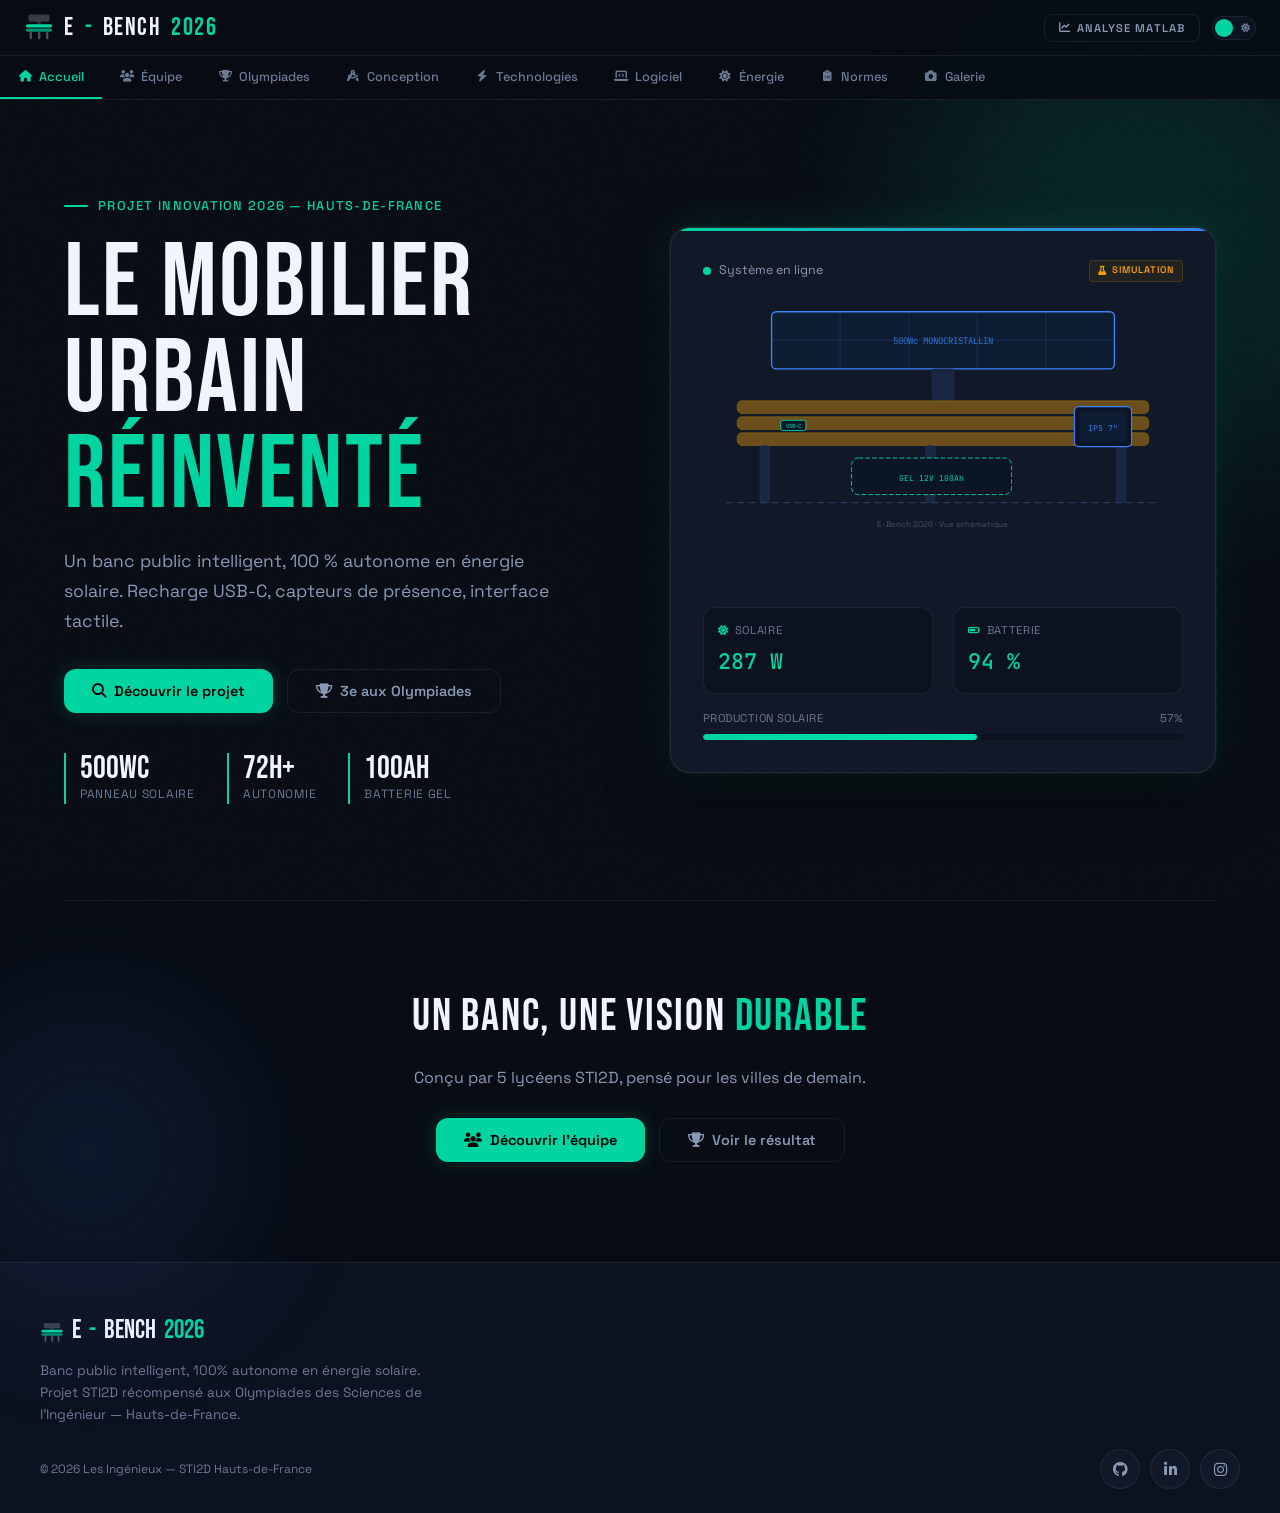
==== 02-ebench-2026.html @ 4f4e9731 "Add files via upload" ====
﻿<!DOCTYPE html>
<html lang="fr" data-theme="dark">
<head>
  <meta charset="UTF-8">
  <meta name="viewport" content="width=device-width, initial-scale=1.0">
  <title>E-Bench 2026 — Le Mobilier Urbain Réinventé</title>
  <meta name="description" content="E-Bench 2026 : banc public intelligent 100% autonome en énergie solaire. Projet STI2D Hauts-de-France, 3e aux Olympiades des Sciences de l'Ingénieur.">
  <link rel="icon" type="image/svg+xml" href="data:image/svg+xml,%3Csvg xmlns='http://www.w3.org/2000/svg' viewBox='0 0 32 32'%3E%3Crect x='2' y='13' width='28' height='3.5' rx='1.75' fill='%2300D4A0'/%3E%3Crect x='2' y='17.5' width='28' height='3.5' rx='1.75' fill='%2300D4A0' opacity='.65'/%3E%3Crect x='5' y='4' width='22' height='7' rx='1.5' fill='%233B82F6' opacity='.4'/%3E%3Crect x='6' y='21' width='2.5' height='8' rx='1.25' fill='%23F0F4FF' opacity='.3'/%3E%3Crect x='15' y='21' width='2.5' height='8' rx='1.25' fill='%23F0F4FF' opacity='.3'/%3E%3Crect x='23.5' y='21' width='2.5' height='8' rx='1.25' fill='%23F0F4FF' opacity='.3'/%3E%3C/svg%3E">
  <link rel="preconnect" href="https://fonts.googleapis.com">
  <link rel="preconnect" href="https://fonts.gstatic.com" crossorigin>
  <link href="https://fonts.googleapis.com/css2?family=Bebas+Neue&family=JetBrains+Mono:wght@400;500&family=Space+Grotesk:wght@300;400;500;600;700&display=swap" rel="stylesheet">
  <link rel="stylesheet" href="https://cdnjs.cloudflare.com/ajax/libs/font-awesome/6.5.1/css/all.min.css">
  <style>
    /* ============================================================
       THEME VARIABLES
       ============================================================ */
    [data-theme="dark"]{
      --bg:#080C14;--bg-2:#0D1220;--bg-card:#111827;
      --text:#F0F4FF;--text-sub:#8899B4;--text-muted:#6B7A94;
      --primary:#00D4A0;--blue:#3B82F6;--amber:#F59E0B;--red:#EF4444;
      --border:rgba(255,255,255,.07);--border-glow:rgba(0,212,160,.35);
      --nav-bg:rgba(8,12,20,.85);
      --shadow:0 0 0 1px rgba(0,212,160,.08),0 20px 60px rgba(0,0,0,.5);
      --glow:0 0 40px rgba(0,212,160,.15);
    }
    [data-theme="light"]{
      --bg:#F5F0E8;--bg-2:#FAF6F0;--bg-card:#FFFCF7;
      --text:#0A0F1E;--text-sub:#4A5568;--text-muted:#6B7280;
      --primary:#00A87E;--blue:#2563EB;--amber:#D97706;--red:#DC2626;
      --border:rgba(0,0,0,.08);--border-glow:rgba(0,168,126,.35);
      --nav-bg:rgba(245,240,232,.85);
      --shadow:0 0 0 1px rgba(0,168,126,.08),0 20px 60px rgba(0,0,0,.08);
      --glow:0 0 40px rgba(0,168,126,.08);
    }

    /* ============================================================
       RESET & BASE
       ============================================================ */
    *,*::before,*::after{box-sizing:border-box;margin:0;padding:0}
    html{scroll-behavior:smooth}
    body{font-family:'Space Grotesk',sans-serif;font-weight:400;background:var(--bg);color:var(--text);line-height:1.6;overflow-x:hidden;transition:background .4s ease,color .4s ease}
    body::before{content:'';position:fixed;inset:0;z-index:0;pointer-events:none;opacity:.025;background:url("data:image/svg+xml,%3Csvg viewBox='0 0 256 256' xmlns='http://www.w3.org/2000/svg'%3E%3Cfilter id='n'%3E%3CfeTurbulence type='fractalNoise' baseFrequency='0.9' numOctaves='4' stitchTiles='stitch'/%3E%3C/filter%3E%3Crect width='100%25' height='100%25' filter='url(%23n)'/%3E%3C/svg%3E")}
    a{color:var(--primary);text-decoration:none}
    img{max-width:100%;display:block}
    h1,h2,h3{font-family:'Bebas Neue',cursive;font-weight:400;letter-spacing:.04em}
    .mono{font-family:'JetBrains Mono',monospace}
    .sr-only{position:absolute;width:1px;height:1px;padding:0;margin:-1px;overflow:hidden;clip:rect(0,0,0,0);white-space:nowrap;border:0}

    /* ============================================================
       LAYOUT
       ============================================================ */
    .container{max-width:1200px;margin:0 auto;padding:0 24px;position:relative;z-index:1}
    .section{padding:80px 0}
    .page{display:none;padding-top:100px;min-height:100vh}
    .page.active{display:block;animation:fadeIn .35s ease forwards}
    @keyframes fadeIn{from{opacity:0;transform:translateY(8px)}to{opacity:1;transform:translateY(0)}}
    .section-tag{display:inline-flex;align-items:center;gap:6px;font-size:.75rem;font-weight:600;text-transform:uppercase;letter-spacing:.12em;color:var(--primary);background:rgba(0,212,160,.08);padding:6px 14px;border-radius:100px;border:1px solid rgba(0,212,160,.15);margin-bottom:16px}
    .section-title{font-size:3rem;line-height:1.05;margin-bottom:12px}
    .section-sub{color:var(--text-sub);font-size:1.05rem;max-width:640px;margin-bottom:40px}

    /* ============================================================
       TOPBAR
       ============================================================ */
    .topbar{position:fixed;top:0;left:0;right:0;height:56px;z-index:100;background:var(--nav-bg);backdrop-filter:blur(20px);-webkit-backdrop-filter:blur(20px);border-bottom:1px solid var(--border);display:flex;align-items:center;padding:0 24px;transition:background .4s,border-color .4s}
    .logo{display:flex;align-items:center;gap:10px;font-family:'Bebas Neue',cursive;font-size:1.55rem;letter-spacing:.06em;color:var(--text);cursor:pointer;user-select:none}
    .logo span{color:var(--primary)}
    .logo-icon{width:30px;height:30px;flex-shrink:0}
    .topbar-right{margin-left:auto;display:flex;align-items:center;gap:12px}
    .btn-2025{font-size:.7rem;font-weight:600;text-transform:uppercase;letter-spacing:.1em;padding:6px 14px;border-radius:8px;border:1px solid var(--border);background:transparent;color:var(--text-sub);cursor:pointer;transition:border-color .3s,color .3s;font-family:'Space Grotesk',sans-serif;display:inline-flex;align-items:center;gap:6px}
    .btn-2025:hover{border-color:var(--primary);color:var(--primary)}
    .theme-toggle{width:44px;height:24px;border-radius:12px;background:var(--bg-2);border:1px solid var(--border);cursor:pointer;position:relative;transition:background .3s,border-color .3s;flex-shrink:0}
    .theme-toggle::after{content:'';position:absolute;width:18px;height:18px;border-radius:50%;background:var(--primary);top:2px;left:2px;transition:transform .3s ease}
    [data-theme="light"] .theme-toggle::after{transform:translateX(20px)}
    .toggle-icons{position:absolute;inset:0;display:flex;align-items:center;justify-content:space-between;padding:0 5px;font-size:9px;pointer-events:none;color:var(--text-muted)}

    /* ============================================================
       TAB BAR
       ============================================================ */
    .tab-bar{position:fixed;top:56px;left:0;right:0;height:44px;z-index:99;background:var(--nav-bg);backdrop-filter:blur(20px);-webkit-backdrop-filter:blur(20px);border-bottom:1px solid var(--border);display:flex;align-items:stretch;overflow-x:auto;scrollbar-width:none;transition:background .4s,border-color .4s}
    .tab-bar::-webkit-scrollbar{display:none}
    .tab{flex-shrink:0;padding:0 18px;display:flex;align-items:center;gap:7px;font-size:.8rem;font-weight:500;color:var(--text-muted);cursor:pointer;border-bottom:2px solid transparent;transition:color .25s,border-color .25s;white-space:nowrap;background:none;border-top:none;border-left:none;border-right:none;font-family:'Space Grotesk',sans-serif}
    .tab:hover{color:var(--text-sub)}
    .tab[aria-selected="true"]{color:var(--primary);border-bottom-color:var(--primary)}
    .tab i{font-size:.72rem;width:14px;text-align:center}
    .tab:focus-visible{outline:2px solid var(--primary);outline-offset:-2px;border-radius:4px}

    /* ============================================================
       BUTTONS
       ============================================================ */
    .btn{display:inline-flex;align-items:center;gap:8px;padding:12px 28px;border-radius:12px;font-size:.9rem;font-weight:600;cursor:pointer;transition:all .3s;border:none;font-family:'Space Grotesk',sans-serif}
    .btn:focus-visible{outline:2px solid var(--primary);outline-offset:2px}
    .btn-primary{background:var(--primary);color:#000;box-shadow:0 0 20px rgba(0,212,160,.2)}
    .btn-primary:hover{box-shadow:0 0 32px rgba(0,212,160,.35);transform:translateY(-2px)}
    .btn-ghost{background:transparent;color:var(--text-sub);border:1px solid var(--border)}
    .btn-ghost:hover{border-color:var(--primary);color:var(--primary)}

    /* ============================================================
       CARDS
       ============================================================ */
    .card{background:var(--bg-card);border:1px solid var(--border);border-radius:16px;padding:32px;box-shadow:var(--shadow);transition:transform .3s,box-shadow .3s,background .4s,border-color .4s}
    .card:hover{transform:translateY(-4px);box-shadow:var(--shadow),var(--glow)}

    /* ============================================================
       REVEAL
       ============================================================ */
    .reveal{opacity:0;transform:translateY(32px);transition:opacity .7s ease,transform .7s ease}
    .reveal.visible{opacity:1;transform:translateY(0)}
    .reveal-delay-1{transition-delay:.1s}
    .reveal-delay-2{transition-delay:.2s}
    .reveal-delay-3{transition-delay:.3s}

    /* ============================================================
       HERO
       ============================================================ */
    .hero{display:grid;grid-template-columns:1fr 1fr;gap:60px;align-items:center;min-height:calc(100vh - 100px);padding:60px 0}
    .hero-eyebrow{display:flex;align-items:center;gap:10px;margin-bottom:20px;font-size:.8rem;font-weight:500;color:var(--primary);text-transform:uppercase;letter-spacing:.1em}
    .hero-eyebrow::before{content:'';width:24px;height:2px;background:var(--primary);border-radius:1px}
    .hero h1{font-size:6.5rem;line-height:.92;margin-bottom:24px;letter-spacing:.02em}
    .hero h1 em{font-style:normal;color:var(--primary)}
    .hero-desc{color:var(--text-sub);font-size:1.1rem;line-height:1.7;margin-bottom:32px;max-width:520px}
    .hero-btns{display:flex;gap:14px;margin-bottom:40px;flex-wrap:wrap}
    .hero-stats{display:flex;gap:32px;flex-wrap:wrap}
    .hero-stat{border-left:2px solid var(--primary);padding-left:14px}
    .hero-stat .val{font-family:'Bebas Neue',cursive;font-size:2rem;color:var(--text);line-height:1}
    .hero-stat .lbl{font-size:.75rem;color:var(--text-muted);text-transform:uppercase;letter-spacing:.06em}
    .bench-visual{background:var(--bg-card);border:1px solid var(--border);border-radius:20px;padding:32px;position:relative;overflow:hidden;box-shadow:var(--shadow),var(--glow);transition:background .4s,border-color .4s,box-shadow .4s}
    .bench-visual::before{content:'';position:absolute;top:0;left:0;right:0;height:3px;background:linear-gradient(90deg,var(--primary),var(--blue));border-radius:20px 20px 0 0}
    .bench-live{display:flex;align-items:center;gap:8px;margin-bottom:16px;font-size:.78rem;color:var(--text-sub)}
    .live-dot{width:8px;height:8px;border-radius:50%;background:var(--primary);animation:pulse 2s infinite;flex-shrink:0}
    @keyframes pulse{0%,100%{opacity:1;box-shadow:0 0 0 0 rgba(0,212,160,.4)}50%{opacity:.7;box-shadow:0 0 0 6px rgba(0,212,160,0)}}
    .sim-badge{display:inline-flex;align-items:center;gap:5px;font-size:.6rem;text-transform:uppercase;letter-spacing:.1em;color:var(--amber);background:rgba(245,158,11,.08);border:1px solid rgba(245,158,11,.15);padding:2px 8px;border-radius:4px;margin-left:auto;font-weight:600}
    .bench-metrics{display:flex;gap:20px;margin-top:20px}
    .bench-metric{flex:1;background:var(--bg-2);border-radius:12px;padding:14px;border:1px solid var(--border);transition:background .4s,border-color .4s}
    .bench-metric .label{font-size:.7rem;color:var(--text-muted);text-transform:uppercase;letter-spacing:.06em;margin-bottom:4px;display:flex;align-items:center;gap:6px}
    .bench-metric .label i{color:var(--primary);font-size:.65rem}
    .bench-metric .value{font-family:'JetBrains Mono',monospace;font-size:1.35rem;font-weight:500;color:var(--primary);transition:transform .2s ease}
    .bench-metric .value.flash{transform:scale(1.15)}
    .progress-bar{margin-top:16px}
    .progress-bar .pb-label{display:flex;justify-content:space-between;font-size:.7rem;color:var(--text-muted);margin-bottom:6px;text-transform:uppercase;letter-spacing:.04em}
    .progress-bar .pb-track{height:6px;border-radius:3px;background:var(--bg-2);overflow:hidden}
    .progress-bar .pb-fill{height:100%;border-radius:3px;background:linear-gradient(90deg,var(--primary),#00E5B0);transition:width 1s ease}
    .orb{position:absolute;border-radius:50%;filter:blur(80px);opacity:.12;pointer-events:none;animation:float 8s ease-in-out infinite;z-index:0}
    .orb-1{width:500px;height:500px;background:var(--primary);top:-100px;right:-150px}
    .orb-2{width:300px;height:300px;background:var(--blue);bottom:-80px;left:-100px;animation-delay:-4s}
    @keyframes float{0%,100%{transform:translateY(0)}50%{transform:translateY(-30px)}}
    .hero-cta{text-align:center;padding:80px 0 60px;border-top:1px solid var(--border)}
    .hero-cta h2{font-size:2.8rem;margin-bottom:12px}
    .hero-cta p{color:var(--text-sub);margin-bottom:28px;max-width:500px;margin-inline:auto}
    .hero-cta .btn-group{display:flex;justify-content:center;gap:14px;flex-wrap:wrap}

    /* ============================================================
       TEAM
       ============================================================ */
    .team-grid{display:grid;grid-template-columns:repeat(5,1fr);gap:20px}
    .team-card{text-align:center;padding:28px 20px;position:relative;overflow:hidden;border-radius:16px;background:var(--bg-card);border:1px solid var(--border);transition:transform .3s,box-shadow .3s,border-color .3s}
    .team-card:hover{transform:translateY(-6px);box-shadow:var(--glow);border-color:var(--border-glow)}
    .team-avatar{width:64px;height:64px;border-radius:50%;margin:0 auto 16px;background:rgba(0,212,160,.1);border:2px solid rgba(0,212,160,.25);display:flex;align-items:center;justify-content:center;font-size:1.3rem;color:var(--primary)}
    .team-name{font-family:'Bebas Neue',cursive;font-size:1.6rem;margin-bottom:4px}
    .team-role{font-size:.65rem;color:var(--primary);text-transform:uppercase;letter-spacing:.12em;font-weight:600;margin-bottom:14px}
    .team-skills{display:flex;flex-wrap:wrap;justify-content:center;gap:6px}
    .skill-tag{font-size:.65rem;padding:4px 10px;border-radius:100px;background:rgba(0,212,160,.06);border:1px solid rgba(0,212,160,.12);color:var(--text-sub);display:flex;align-items:center;gap:5px;white-space:nowrap}
    .skill-tag i{color:var(--primary);font-size:.6rem}
    .team-badge{text-align:center;margin-top:48px;padding:20px;border-radius:12px;background:rgba(0,212,160,.04);border:1px solid rgba(0,212,160,.1);color:var(--text-sub);font-size:.85rem;display:flex;align-items:center;justify-content:center;gap:8px}
    .team-badge i{color:var(--primary)}

    /* ============================================================
       OLYMPIADES
       ============================================================ */
    .oly-grid{display:grid;grid-template-columns:1fr 1fr;gap:40px;align-items:start}
    .medal-card{text-align:center;padding:48px 32px;border-radius:20px;background:var(--bg-card);border:1px solid var(--border);box-shadow:var(--shadow),var(--glow);position:relative;overflow:hidden}
    .medal-card::before{content:'';position:absolute;inset:0;background:radial-gradient(circle at 50% 30%,rgba(0,212,160,.08),transparent 70%);pointer-events:none}
    .medal-icon{font-size:3.5rem;color:#CD7F32;margin-bottom:12px;display:block}
    .medal-rank{font-family:'Bebas Neue',cursive;font-size:5rem;color:var(--primary);line-height:1}
    .medal-label{font-size:.8rem;text-transform:uppercase;letter-spacing:.15em;color:var(--text-muted);margin-bottom:16px}
    .medal-title{font-size:1.15rem;font-weight:600;margin-bottom:8px}
    .medal-edition{color:var(--text-sub);font-size:.85rem}
    .feat-list{display:flex;flex-direction:column;gap:20px}
    .feat{display:flex;gap:16px;align-items:flex-start}
    .feat-icon{width:44px;height:44px;border-radius:12px;background:rgba(0,212,160,.08);border:1px solid rgba(0,212,160,.12);display:flex;align-items:center;justify-content:center;font-size:1rem;flex-shrink:0;color:var(--primary)}
    .feat-text h4{font-size:1rem;font-weight:600;margin-bottom:4px}
    .feat-text p{color:var(--text-sub);font-size:.85rem;line-height:1.5}

    /* ============================================================
       CONCEPTION
       ============================================================ */
    .design-grid{display:grid;grid-template-columns:1fr 1fr;gap:48px;align-items:start}
    .design-image{border-radius:16px;overflow:hidden;background:var(--bg-card);border:1px solid var(--border)}
    .design-image img{width:100%;aspect-ratio:4/3;object-fit:cover}
    .design-img-placeholder{width:100%;aspect-ratio:4/3;background:var(--bg-2);display:flex;align-items:center;justify-content:center;font-size:3rem;color:var(--text-muted)}
    .design-badges{display:grid;grid-template-columns:1fr 1fr;gap:10px;padding:16px}
    .design-badge{font-size:.75rem;padding:8px 12px;border-radius:8px;background:var(--bg-2);border:1px solid var(--border);color:var(--text-sub);text-align:center;transition:border-color .3s;display:flex;align-items:center;justify-content:center;gap:6px}
    .design-badge:hover{border-color:var(--border-glow)}
    .design-badge i{color:var(--primary);font-size:.7rem}
    .design-content p{color:var(--text-sub);margin-bottom:16px;line-height:1.7}
    .material-list{display:flex;flex-direction:column;gap:8px;margin-top:20px}
    .material-item{display:flex;align-items:center;gap:12px;padding:12px 16px;border-radius:10px;border:1px solid var(--border);font-size:.88rem;color:var(--text-sub);transition:transform .25s,border-color .25s;cursor:default}
    .material-item:hover{transform:translateX(4px);border-color:var(--border-glow)}
    .material-item i{color:var(--primary);width:16px;text-align:center;flex-shrink:0}
    .limits-section{background:var(--bg-2);border-radius:20px;padding:48px;margin-top:60px;transition:background .4s}
    .limits-grid{display:grid;grid-template-columns:1fr 1fr;gap:20px;margin-top:28px}
    .limit-card{padding:24px;border-radius:14px;background:var(--bg-card);border:1px solid var(--border);transition:background .4s,border-color .4s}
    .limit-card .lc-icon{font-size:1.4rem;margin-bottom:10px;color:var(--primary)}
    .limit-card h4{font-size:.95rem;font-weight:600;margin-bottom:10px}
    .limit-item{font-size:.8rem;padding:8px 10px;border-radius:6px;margin-bottom:6px;line-height:1.5;display:flex;align-items:flex-start;gap:8px}
    .limit-item i{margin-top:3px;font-size:.7rem;flex-shrink:0}
    .limit-warn{background:rgba(239,68,68,.06);color:var(--red);border:1px solid rgba(239,68,68,.1)}
    .limit-ok{background:rgba(0,212,160,.06);color:var(--primary);border:1px solid rgba(0,212,160,.1)}

    /* ============================================================
       TECHNOLOGIES
       ============================================================ */
    .features-grid{display:grid;grid-template-columns:repeat(3,1fr);gap:24px}
    .feature-card{padding:32px 28px;border-radius:16px;background:var(--bg-card);border:1px solid var(--border);position:relative;overflow:hidden;transition:transform .3s,box-shadow .3s,border-color .3s}
    .feature-card:hover{transform:translateY(-4px)}
    .feature-card::after{content:'';position:absolute;inset:0;opacity:0;transition:opacity .4s;pointer-events:none;border-radius:16px}
    .feature-card:hover::after{opacity:1}
    .fc-green:hover{box-shadow:0 0 30px rgba(0,212,160,.12);border-color:rgba(0,212,160,.3)}
    .fc-green::after{background:radial-gradient(circle at 50% 0%,rgba(0,212,160,.06),transparent 70%)}
    .fc-blue:hover{box-shadow:0 0 30px rgba(59,130,246,.12);border-color:rgba(59,130,246,.3)}
    .fc-blue::after{background:radial-gradient(circle at 50% 0%,rgba(59,130,246,.06),transparent 70%)}
    .fc-amber:hover{box-shadow:0 0 30px rgba(245,158,11,.12);border-color:rgba(245,158,11,.3)}
    .fc-amber::after{background:radial-gradient(circle at 50% 0%,rgba(245,158,11,.06),transparent 70%)}
    .fc-header{font-size:1.8rem;margin-bottom:8px;width:48px;height:48px;border-radius:14px;display:flex;align-items:center;justify-content:center}
    .fc-green .fc-header{color:var(--primary);background:rgba(0,212,160,.1)}
    .fc-blue .fc-header{color:var(--blue);background:rgba(59,130,246,.1)}
    .fc-amber .fc-header{color:var(--amber);background:rgba(245,158,11,.1)}
    .fc-title{font-family:'Bebas Neue',cursive;font-size:1.6rem;margin-bottom:16px;margin-top:12px}
    .spec-item{display:flex;align-items:flex-start;gap:10px;margin-bottom:10px;font-size:.84rem;color:var(--text-sub);line-height:1.5}
    .spec-dot{width:6px;height:6px;border-radius:50%;margin-top:7px;flex-shrink:0}
    .dot-green{background:var(--primary)}.dot-blue{background:var(--blue)}.dot-amber{background:var(--amber)}

    /* ============================================================
       LOGICIEL
       ============================================================ */
    .code-grid{display:grid;grid-template-columns:1.2fr 1fr;gap:40px;align-items:start}
    .flowchart-box{background:var(--bg-card);border:1px solid var(--border);border-radius:16px;padding:24px;overflow:hidden}
    .tech-pills{display:flex;flex-wrap:wrap;gap:8px;margin-bottom:24px}
    .tech-pill{font-size:.72rem;padding:6px 12px;border-radius:100px;background:var(--bg-2);border:1px solid var(--border);color:var(--text-sub);display:flex;align-items:center;gap:5px;transition:border-color .3s}
    .tech-pill.tp-active{border-color:var(--primary);color:var(--primary);background:rgba(0,212,160,.06)}
    .tech-pill i{font-size:.65rem}
    .code-features{display:flex;flex-direction:column;gap:16px}
    .code-feat{display:flex;gap:12px;align-items:flex-start}
    .code-feat-icon{font-size:1rem;flex-shrink:0;margin-top:2px;width:36px;height:36px;border-radius:10px;display:flex;align-items:center;justify-content:center;background:rgba(0,212,160,.08);color:var(--primary)}
    .code-feat h4{font-size:.92rem;font-weight:600;margin-bottom:3px}
    .code-feat p{font-size:.8rem;color:var(--text-sub);line-height:1.5}
    .cabling-section{margin-top:60px}
    .cabling-box{background:var(--bg-card);border:1px solid var(--border);border-radius:16px;overflow:hidden;max-height:600px;transition:max-height .5s ease;position:relative}
    .cabling-box.expanded{max-height:none}
    .cabling-box svg{width:100%;height:auto}
    .cabling-legend{display:flex;flex-wrap:wrap;gap:10px;margin-bottom:16px}
    .cabling-legend span{font-size:.72rem;padding:4px 10px;border-radius:6px;background:var(--bg-card);border:1px solid var(--border);color:var(--text-sub);display:flex;align-items:center;gap:6px}
    .legend-circle{width:8px;height:8px;border-radius:50%;display:inline-block;flex-shrink:0}
    .btn-expand{display:flex;align-items:center;gap:6px;margin:16px auto 0;padding:8px 20px;border-radius:10px;background:var(--bg-2);border:1px solid var(--border);color:var(--text-sub);cursor:pointer;font-size:.82rem;font-family:'Space Grotesk',sans-serif;transition:border-color .3s,color .3s}
    .btn-expand:hover{border-color:var(--primary);color:var(--primary)}
    .btn-expand:focus-visible{outline:2px solid var(--primary);outline-offset:2px}

    /* ============================================================
       ENERGY
       ============================================================ */
    .energy-grid{display:grid;grid-template-columns:1fr 1fr;gap:48px;align-items:start}
    .metric-boxes{display:flex;gap:16px;margin-bottom:28px;flex-wrap:wrap}
    .metric-box{flex:1;min-width:100px;text-align:center;padding:20px 16px;border-radius:14px;background:var(--bg-card);border:1px solid var(--border);transition:background .4s,border-color .4s}
    .metric-box .mb-val{font-family:'Bebas Neue',cursive;font-size:2.2rem;line-height:1}
    .metric-box .mb-lbl{font-size:.7rem;color:var(--text-muted);text-transform:uppercase;letter-spacing:.06em;margin-top:4px}
    .metric-box .mb-icon{font-size:1.2rem;margin-bottom:6px}
    .mb-green .mb-val,.mb-green .mb-icon{color:var(--primary)}
    .mb-blue .mb-val,.mb-blue .mb-icon{color:var(--blue)}
    .mb-amber .mb-val,.mb-amber .mb-icon{color:var(--amber)}
    .chart-box{background:var(--bg-card);border:1px solid var(--border);border-radius:16px;padding:28px;box-shadow:var(--shadow);transition:background .4s,border-color .4s}
    .chart-header{display:flex;justify-content:space-between;align-items:center;margin-bottom:24px;flex-wrap:wrap;gap:12px}
    .chart-title{font-size:1.1rem;font-weight:600;display:flex;align-items:center;gap:8px}
    .chart-title i{color:var(--primary)}
    .chart-tabs{display:flex;gap:6px}
    .chart-tab{padding:6px 16px;border-radius:8px;font-size:.78rem;font-weight:600;cursor:pointer;border:1px solid var(--border);background:transparent;color:var(--text-muted);transition:all .25s;font-family:'Space Grotesk',sans-serif;display:flex;align-items:center;gap:5px}
    .chart-tab[aria-selected="true"]{background:var(--primary);color:#000;border-color:var(--primary)}
    .chart-row{margin-bottom:20px}
    .chart-row-label{display:flex;justify-content:space-between;align-items:center;margin-bottom:6px;font-size:.8rem}
    .chart-row-label span:first-child{color:var(--text-sub);display:flex;align-items:center;gap:6px}
    .chart-row-label span:first-child i{font-size:.7rem}
    .chart-row-label .cr-val{font-family:'JetBrains Mono',monospace;font-weight:500;transition:opacity .3s}
    .chart-bar-track{height:24px;border-radius:6px;background:var(--bg-2);overflow:hidden}
    .chart-bar-fill{height:100%;border-radius:6px;transition:width 1.2s cubic-bezier(.34,1.1,.64,1)}
    .cb-green{background:linear-gradient(90deg,#00D4A0,#00E5B0)}
    .cb-amber{background:linear-gradient(90deg,#F59E0B,#FBBF24)}
    .cb-blue{background:linear-gradient(90deg,#3B82F6,#60A5FA)}
    .chart-legend{display:flex;gap:20px;margin-top:20px;padding-top:16px;border-top:1px solid var(--border)}
    .chart-legend span{font-size:.72rem;color:var(--text-muted);display:flex;align-items:center;gap:6px}
    .legend-dot{width:8px;height:8px;border-radius:2px;flex-shrink:0}

    /* ============================================================
       NORMES
       ============================================================ */
    .normes-badges{display:flex;gap:16px;margin-bottom:32px;flex-wrap:wrap}
    .norme-badge{flex:1;min-width:200px;padding:24px;border-radius:14px;text-align:center;background:var(--bg-card);border:1px solid var(--border);transition:background .4s,border-color .4s}
    .norme-badge .nb-icon{font-size:1.4rem;margin-bottom:8px}
    .norme-badge .nb-count{font-family:'Bebas Neue',cursive;font-size:2rem;line-height:1}
    .norme-badge .nb-label{font-size:.75rem;color:var(--text-sub);margin-top:4px}
    .nb-red .nb-count,.nb-red .nb-icon{color:var(--red)}
    .nb-amber .nb-count,.nb-amber .nb-icon{color:var(--amber)}
    .nb-blue .nb-count,.nb-blue .nb-icon{color:var(--blue)}
    .normes-intro{color:var(--text-sub);max-width:700px;margin-bottom:32px;line-height:1.7}
    .normes-list{display:grid;grid-template-columns:1fr 1fr;gap:12px;margin-top:32px}
    .norme-item{display:flex;align-items:flex-start;gap:10px;padding:12px 16px;border-radius:10px;background:var(--bg-card);border:1px solid var(--border);font-size:.82rem;color:var(--text-sub);line-height:1.4;transition:border-color .3s}
    .norme-item:hover{border-color:var(--border-glow)}
    .norme-item i{flex-shrink:0;margin-top:2px;font-size:.7rem}
    .norme-item.ni-critical i{color:var(--red)}
    .norme-item.ni-high i{color:var(--amber)}
    .norme-item.ni-medium i{color:var(--blue)}

    /* ============================================================
       GALERIE
       ============================================================ */
    .gallery-grid{display:grid;grid-template-columns:repeat(3,1fr);gap:20px}
    .gallery-item{border-radius:14px;overflow:hidden;background:var(--bg-card);border:1px solid var(--border);transition:transform .3s,box-shadow .3s;cursor:pointer}
    .gallery-item:hover{transform:scale(1.02);box-shadow:var(--glow)}
    .gallery-img{aspect-ratio:4/3;overflow:hidden;background:var(--bg-2)}
    .gallery-img img{width:100%;height:100%;object-fit:cover;transition:transform .4s}
    .gallery-item:hover .gallery-img img{transform:scale(1.05)}
    .gallery-img .img-placeholder{width:100%;height:100%;display:flex;align-items:center;justify-content:center;font-size:2rem;color:var(--text-muted)}
    .gallery-caption{padding:14px 16px;font-size:.82rem;color:var(--text-sub);transition:color .3s;display:flex;align-items:center;gap:8px}
    .gallery-caption i{font-size:.75rem;flex-shrink:0}
    .gallery-item:hover .gallery-caption{color:var(--primary)}

    /* ============================================================
       FOOTER
       ============================================================ */
    .footer{border-top:1px solid var(--border);padding:48px 24px 24px;margin-top:40px;transition:border-color .4s;background:var(--bg-2)}
    .footer-inner{max-width:1200px;margin:0 auto;display:flex;flex-direction:column;gap:24px}
    .footer-brand{display:flex;flex-direction:column;gap:8px}
    .footer-logo{font-family:'Bebas Neue',cursive;font-size:1.6rem;display:flex;align-items:center;gap:8px}
    .footer-logo span{color:var(--primary)}
    .footer-tagline{font-size:.85rem;color:var(--text-muted);line-height:1.6;max-width:400px}
    .footer-bottom{display:flex;justify-content:space-between;align-items:center;flex-wrap:wrap;gap:12px}
    .footer-copy{font-size:.75rem;color:var(--text-muted)}
    .social-btn{width:40px;height:40px;border-radius:50%;display:flex;align-items:center;justify-content:center;background:var(--bg-card);border:1px solid var(--border);cursor:pointer;transition:border-color .3s,box-shadow .3s,color .3s;color:var(--text-sub);font-size:.95rem;text-decoration:none}
    .social-btn:hover{border-color:var(--primary);box-shadow:0 0 16px rgba(0,212,160,.2);color:var(--primary)}
    .social-btn:focus-visible{outline:2px solid var(--primary);outline-offset:2px}

    /* ============================================================
       BACK TO TOP
       ============================================================ */
    .back-to-top{position:fixed;bottom:28px;right:28px;width:44px;height:44px;border-radius:50%;background:var(--primary);color:#000;border:none;cursor:pointer;font-size:1rem;display:flex;align-items:center;justify-content:center;z-index:90;opacity:0;transform:translateY(16px);pointer-events:none;transition:opacity .3s,transform .3s,box-shadow .3s;box-shadow:0 4px 20px rgba(0,212,160,.25)}
    .back-to-top.visible{opacity:1;transform:translateY(0);pointer-events:auto}
    .back-to-top:hover{box-shadow:0 4px 32px rgba(0,212,160,.45)}
    .back-to-top:focus-visible{outline:2px solid #fff;outline-offset:2px}

    /* ============================================================
       MODALS
       ============================================================ */
    .modal-overlay{position:fixed;inset:0;z-index:200;background:rgba(0,0,0,.7);backdrop-filter:blur(8px);display:none;align-items:center;justify-content:center;padding:24px}
    .modal-overlay.open{display:flex}
    .modal-box{width:100%;max-width:1100px;max-height:85vh;background:var(--bg-card);border:1px solid var(--border);border-radius:20px;overflow:hidden;position:relative;box-shadow:0 40px 100px rgba(0,0,0,.5);display:flex;flex-direction:column}
    .modal-header{display:flex;align-items:center;justify-content:space-between;padding:16px 24px;border-bottom:1px solid var(--border);flex-shrink:0}
    .modal-header h3{font-size:1.4rem;display:flex;align-items:center;gap:8px}
    .modal-header h3 span{color:var(--primary)}
    .modal-close{width:36px;height:36px;border-radius:50%;background:var(--bg-2);border:1px solid var(--border);color:var(--text);cursor:pointer;font-size:.9rem;display:flex;align-items:center;justify-content:center;transition:border-color .3s,color .3s;flex-shrink:0}
    .modal-close:hover{border-color:var(--primary);color:var(--primary)}
    .modal-close:focus-visible{outline:2px solid var(--primary);outline-offset:2px}
    .modal-body{padding:32px;overflow-y:auto;flex:1}
    .modal-body iframe{width:100%;height:70vh;border:none;border-radius:12px}
    .modal-placeholder{text-align:center;padding:60px 32px;color:var(--text-sub)}
    .modal-placeholder i{font-size:3rem;color:var(--primary);margin-bottom:16px;display:block}
    .modal-placeholder h4{font-size:1.2rem;font-weight:600;color:var(--text);margin-bottom:8px}
    .modal-placeholder p{max-width:420px;margin:0 auto;line-height:1.6}

    /* Normes modal */
    .normes-modal-content{max-width:800px;margin:0 auto}
    .normes-modal-grid{display:flex;flex-direction:column;gap:10px;margin-top:20px}
    .nm-group-title{font-size:.85rem;font-weight:600;text-transform:uppercase;letter-spacing:.1em;margin-top:16px;margin-bottom:8px;display:flex;align-items:center;gap:8px}
    .nm-group-title.nm-critical{color:var(--red)}
    .nm-group-title.nm-high{color:var(--amber)}
    .nm-group-title.nm-medium{color:var(--blue)}
    .nm-item{display:flex;align-items:flex-start;gap:10px;padding:10px 14px;border-radius:8px;background:var(--bg-2);font-size:.82rem;color:var(--text-sub);line-height:1.5}
    .nm-item strong{color:var(--text);font-weight:600}
    .nm-item i{flex-shrink:0;margin-top:3px;font-size:.65rem}
    .nm-item.nmi-critical i{color:var(--red)}
    .nm-item.nmi-high i{color:var(--amber)}
    .nm-item.nmi-medium i{color:var(--blue)}

    /* ============================================================
       RESPONSIVE
       ============================================================ */
    @media(max-width:1024px){
      .hero{grid-template-columns:1fr}.hero h1{font-size:4.5rem}.hero-right{display:none}
      .design-grid,.oly-grid,.energy-grid,.code-grid{grid-template-columns:1fr}
      .features-grid{grid-template-columns:1fr 1fr}
      .team-grid{grid-template-columns:repeat(3,1fr)}
      .normes-list{grid-template-columns:1fr}
    }
    @media(max-width:640px){
      .hero h1{font-size:3.2rem}
      .features-grid,.limits-grid{grid-template-columns:1fr}
      .team-grid,.gallery-grid{grid-template-columns:1fr 1fr}
      .normes-badges{flex-direction:column}
      .tab i{display:none}.tab{font-size:.72rem;padding:0 12px}
      .section-title{font-size:2.2rem}.container{padding:0 16px}.section{padding:48px 0}
    }
  </style>
</head>
<body>

<!-- TOPBAR -->
<nav class="topbar" role="banner">
  <div class="logo" onclick="showPage('accueil')" tabindex="0" role="button" aria-label="Accueil E-Bench 2026">
    <svg class="logo-icon" viewBox="0 0 32 32" fill="none" aria-hidden="true">
      <rect x="5" y="3" width="22" height="7" rx="1.5" fill="currentColor" opacity=".2" stroke="currentColor" stroke-width=".5"/>
      <line x1="11" y1="3" x2="11" y2="10" stroke="currentColor" stroke-width=".3" opacity=".15"/>
      <line x1="16" y1="3" x2="16" y2="10" stroke="currentColor" stroke-width=".3" opacity=".15"/>
      <line x1="21" y1="3" x2="21" y2="10" stroke="currentColor" stroke-width=".3" opacity=".15"/>
      <rect x="14" y="10" width="4" height="3" rx=".5" fill="currentColor" opacity=".15"/>
      <rect x="2" y="13" width="28" height="3.5" rx="1.75" fill="var(--primary)"/>
      <rect x="2" y="17.5" width="28" height="3.5" rx="1.75" fill="var(--primary)" opacity=".65"/>
      <rect x="6" y="21" width="2.5" height="8" rx="1.25" fill="currentColor" opacity=".3"/>
      <rect x="15" y="21" width="2.5" height="8" rx="1.25" fill="currentColor" opacity=".3"/>
      <rect x="23.5" y="21" width="2.5" height="8" rx="1.25" fill="currentColor" opacity=".3"/>
    </svg>
    E<span>-</span>Bench <span>2026</span>
  </div>
  <div class="topbar-right">
    <button class="btn-2025" onclick="window.open('04-ebench-matlab-analysis.html','_blank')"><i class="fa-solid fa-chart-line"></i> Analyse MATLAB</button>
    <button class="theme-toggle" onclick="toggleTheme()" role="switch" aria-pressed="false" aria-label="Basculer entre thème sombre et clair" id="themeBtn">
      <span class="toggle-icons" aria-hidden="true"><i class="fa-solid fa-moon"></i><i class="fa-solid fa-sun"></i></span>
    </button>
  </div>
</nav>

<!-- TAB BAR -->
<div class="tab-bar" id="tabBar" role="tablist" aria-label="Navigation principale">
  <button id="tab-accueil" class="tab" role="tab" aria-selected="true" aria-controls="page-accueil" onclick="showPage('accueil')"><i class="fa-solid fa-house" aria-hidden="true"></i> Accueil</button>
  <button id="tab-equipe" class="tab" role="tab" aria-selected="false" aria-controls="page-equipe" onclick="showPage('equipe')"><i class="fa-solid fa-users" aria-hidden="true"></i> Équipe</button>
  <button id="tab-olympiades" class="tab" role="tab" aria-selected="false" aria-controls="page-olympiades" onclick="showPage('olympiades')"><i class="fa-solid fa-trophy" aria-hidden="true"></i> Olympiades</button>
  <button id="tab-conception" class="tab" role="tab" aria-selected="false" aria-controls="page-conception" onclick="showPage('conception')"><i class="fa-solid fa-compass-drafting" aria-hidden="true"></i> Conception</button>
  <button id="tab-technologies" class="tab" role="tab" aria-selected="false" aria-controls="page-technologies" onclick="showPage('technologies')"><i class="fa-solid fa-bolt" aria-hidden="true"></i> Technologies</button>
  <button id="tab-logiciel" class="tab" role="tab" aria-selected="false" aria-controls="page-logiciel" onclick="showPage('logiciel')"><i class="fa-solid fa-laptop-code" aria-hidden="true"></i> Logiciel</button>
  <button id="tab-energie" class="tab" role="tab" aria-selected="false" aria-controls="page-energie" onclick="showPage('energie')"><i class="fa-solid fa-sun" aria-hidden="true"></i> Énergie</button>
  <button id="tab-normes" class="tab" role="tab" aria-selected="false" aria-controls="page-normes" onclick="showPage('normes')"><i class="fa-solid fa-clipboard-list" aria-hidden="true"></i> Normes</button>
  <button id="tab-galerie" class="tab" role="tab" aria-selected="false" aria-controls="page-galerie" onclick="showPage('galerie')"><i class="fa-solid fa-camera" aria-hidden="true"></i> Galerie</button>
</div>

<!-- ════════════════════════════════════════
     PAGE 1 — ACCUEIL
     ════════════════════════════════════════ -->
<section class="page active" id="page-accueil" role="tabpanel">
  <div class="container" style="position:relative">
    <div class="orb orb-1" aria-hidden="true"></div>
    <div class="orb orb-2" aria-hidden="true"></div>
    <div class="hero">
      <div class="hero-left reveal">
        <div class="hero-eyebrow">Projet Innovation 2026 — Hauts-de-France</div>
        <h1>Le Mobilier<br>Urbain<br><em>Réinventé</em></h1>
        <p class="hero-desc">Un banc public intelligent, 100&nbsp;% autonome en énergie solaire. Recharge USB-C, capteurs de présence, interface tactile.</p>
        <div class="hero-btns">
          <button class="btn btn-primary" onclick="showPage('technologies')"><i class="fa-solid fa-magnifying-glass" aria-hidden="true"></i> Découvrir le projet</button>
          <button class="btn btn-ghost" onclick="showPage('olympiades')"><i class="fa-solid fa-trophy" aria-hidden="true"></i> 3e aux Olympiades</button>
        </div>
        <div class="hero-stats">
          <div class="hero-stat"><div class="val">500Wc</div><div class="lbl">Panneau Solaire</div></div>
          <div class="hero-stat"><div class="val">72h+</div><div class="lbl">Autonomie</div></div>
          <div class="hero-stat"><div class="val">100Ah</div><div class="lbl">Batterie GEL</div></div>
        </div>
      </div>
      <div class="hero-right reveal reveal-delay-2">
        <div class="bench-visual">
          <div class="bench-live">
            <span class="live-dot" aria-hidden="true"></span> Système en ligne
            <span class="sim-badge"><i class="fa-solid fa-flask" aria-hidden="true"></i> Simulation</span>
          </div>
          <svg viewBox="0 0 420 240" fill="none" xmlns="http://www.w3.org/2000/svg" style="width:100%;margin-bottom:8px" aria-label="Schéma simplifié du banc E-Bench 2026" role="img">
            <rect x="60" y="12" width="300" height="50" rx="4" fill="#0f1d32" stroke="#3B82F6" stroke-width="1.2"/>
            <line x1="120" y1="12" x2="120" y2="62" stroke="#3B82F6" stroke-width=".4" opacity=".4"/>
            <line x1="180" y1="12" x2="180" y2="62" stroke="#3B82F6" stroke-width=".4" opacity=".4"/>
            <line x1="240" y1="12" x2="240" y2="62" stroke="#3B82F6" stroke-width=".4" opacity=".4"/>
            <line x1="300" y1="12" x2="300" y2="62" stroke="#3B82F6" stroke-width=".4" opacity=".4"/>
            <line x1="60" y1="37" x2="360" y2="37" stroke="#3B82F6" stroke-width=".4" opacity=".4"/>
            <text x="210" y="40" text-anchor="middle" fill="#3B82F6" font-size="8" font-family="JetBrains Mono,monospace" opacity=".8">500Wc MONOCRISTALLIN</text>
            <rect x="200" y="62" width="20" height="28" rx="2" fill="#1a2744"/>
            <rect x="30" y="90" width="360" height="11" rx="4" fill="#6B4E1B" stroke="#8B6914" stroke-width=".6"/>
            <rect x="30" y="104" width="360" height="11" rx="4" fill="#6B4E1B" stroke="#8B6914" stroke-width=".6"/>
            <rect x="30" y="118" width="360" height="11" rx="4" fill="#6B4E1B" stroke="#8B6914" stroke-width=".6"/>
            <rect x="50" y="129" width="8" height="50" rx="2" fill="#1a2744" stroke="#2a3a5a" stroke-width=".5"/>
            <rect x="362" y="129" width="8" height="50" rx="2" fill="#1a2744" stroke="#2a3a5a" stroke-width=".5"/>
            <rect x="195" y="129" width="8" height="50" rx="2" fill="#1a2744" stroke="#2a3a5a" stroke-width=".5"/>
            <line x1="20" y1="179" x2="400" y2="179" stroke="#2a3a5a" stroke-width="1" stroke-dasharray="6 4"/>
            <rect x="325" y="95" width="50" height="35" rx="4" fill="#0a1628" stroke="#3B82F6" stroke-width="1"/>
            <rect x="329" y="99" width="42" height="27" rx="2" fill="#0f1d32"/>
            <text x="350" y="116" text-anchor="middle" fill="#3B82F6" font-size="7" font-family="JetBrains Mono,monospace">IPS 7"</text>
            <rect x="68" y="107" width="22" height="9" rx="2" fill="#0a1628" stroke="#00D4A0" stroke-width=".8"/>
            <text x="79" y="114" text-anchor="middle" fill="#00D4A0" font-size="5" font-family="JetBrains Mono,monospace">USB-C</text>
            <rect x="130" y="140" width="140" height="32" rx="6" fill="#0a1628" stroke="#00D4A0" stroke-width=".8" stroke-dasharray="4 2"/>
            <text x="200" y="160" text-anchor="middle" fill="#00D4A0" font-size="7" font-family="JetBrains Mono,monospace">GEL 12V 100Ah</text>
            <text x="210" y="200" text-anchor="middle" fill="#4A5568" font-size="7" font-family="Space Grotesk,sans-serif">E-Bench 2026 · Vue schématique</text>
          </svg>
          <div class="bench-metrics">
            <div class="bench-metric">
              <div class="label"><i class="fa-solid fa-sun" aria-hidden="true"></i> Solaire</div>
              <div class="value" id="solarVal" aria-live="polite">287 W</div>
            </div>
            <div class="bench-metric">
              <div class="label"><i class="fa-solid fa-battery-three-quarters" aria-hidden="true"></i> Batterie</div>
              <div class="value" id="battVal" aria-live="polite">94 %</div>
            </div>
          </div>
          <div class="progress-bar">
            <div class="pb-label"><span>Production solaire</span><span id="prodPct">57%</span></div>
            <div class="pb-track" role="progressbar" aria-valuenow="57" aria-valuemin="0" aria-valuemax="100" aria-label="Production solaire"><div class="pb-fill" id="prodFill" style="width:57%"></div></div>
          </div>
        </div>
      </div>
    </div>
    <div class="hero-cta reveal">
      <h2>Un Banc, une Vision <span style="color:var(--primary)">Durable</span></h2>
      <p>Conçu par 5 lycéens STI2D, pensé pour les villes de demain.</p>
      <div class="btn-group">
        <button class="btn btn-primary" onclick="showPage('equipe')"><i class="fa-solid fa-users" aria-hidden="true"></i> Découvrir l'équipe</button>
        <button class="btn btn-ghost" onclick="showPage('olympiades')"><i class="fa-solid fa-trophy" aria-hidden="true"></i> Voir le résultat</button>
      </div>
    </div>
  </div>
</section>

<!-- ════════════════════════════════════════
     PAGE 2 — ÉQUIPE
     ════════════════════════════════════════ -->
<section class="page" id="page-equipe" role="tabpanel">
  <div class="container"><div class="section">
    <div class="section-tag reveal"><i class="fa-solid fa-users" aria-hidden="true"></i> L'Équipe</div>
    <h2 class="section-title reveal">Les Ingénieux</h2>
    <p class="section-sub reveal">5 élèves de Première STI2D aux compétences complémentaires, unis par une vision commune du mobilier urbain intelligent.</p>
    <div class="team-grid">
      <div class="team-card reveal"><div class="team-avatar"><i class="fa-solid fa-laptop-code" aria-hidden="true"></i></div><div class="team-name">Axel</div><div class="team-role">Développement & Présentation</div><div class="team-skills"><span class="skill-tag"><i class="fa-brands fa-python" aria-hidden="true"></i> Python</span><span class="skill-tag"><i class="fa-solid fa-mobile-screen" aria-hidden="true"></i> Interface écran</span><span class="skill-tag"><i class="fa-solid fa-microphone" aria-hidden="true"></i> Présentation orale</span></div></div>
      <div class="team-card reveal reveal-delay-1"><div class="team-avatar"><i class="fa-solid fa-gears" aria-hidden="true"></i></div><div class="team-name">Kenzo</div><div class="team-role">Solutions Techniques & Com</div><div class="team-skills"><span class="skill-tag"><i class="fa-solid fa-wrench" aria-hidden="true"></i> Choix composants</span><span class="skill-tag"><i class="fa-solid fa-microphone" aria-hidden="true"></i> Présentation orale</span><span class="skill-tag"><i class="fa-brands fa-instagram" aria-hidden="true"></i> Instagram</span></div></div>
      <div class="team-card reveal reveal-delay-2"><div class="team-avatar"><i class="fa-solid fa-desktop" aria-hidden="true"></i></div><div class="team-name">Yohan</div><div class="team-role">Logiciel & Modélisation 3D</div><div class="team-skills"><span class="skill-tag"><i class="fa-brands fa-python" aria-hidden="true"></i> Python</span><span class="skill-tag"><i class="fa-solid fa-cube" aria-hidden="true"></i> SolidWorks 3D</span><span class="skill-tag"><i class="fa-solid fa-flask" aria-hidden="true"></i> Tests & debug</span></div></div>
      <div class="team-card reveal reveal-delay-3"><div class="team-avatar"><i class="fa-solid fa-ruler-combined" aria-hidden="true"></i></div><div class="team-name">Lorenzo</div><div class="team-role">Conception & Schématique</div><div class="team-skills"><span class="skill-tag"><i class="fa-solid fa-bolt" aria-hidden="true"></i> Plans électriques</span><span class="skill-tag"><i class="fa-solid fa-pencil" aria-hidden="true"></i> Croquis & design</span><span class="skill-tag"><i class="fa-solid fa-coins" aria-hidden="true"></i> Budget</span></div></div>
      <div class="team-card reveal reveal-delay-3"><div class="team-avatar"><i class="fa-solid fa-plug" aria-hidden="true"></i></div><div class="team-name">Mathéo</div><div class="team-role">Électrique, Normes & Com</div><div class="team-skills"><span class="skill-tag"><i class="fa-solid fa-plug" aria-hidden="true"></i> Câblage électrique</span><span class="skill-tag"><i class="fa-solid fa-clipboard-check" aria-hidden="true"></i> Conformité & normes</span><span class="skill-tag"><i class="fa-brands fa-instagram" aria-hidden="true"></i> Instagram</span></div></div>
    </div>
    <div class="team-badge reveal"><i class="fa-solid fa-leaf" aria-hidden="true"></i> Groupe : Les Ingénieux · Première STI2D · Hauts-de-France</div>
  </div></div>
</section>

<!-- ════════════════════════════════════════
     PAGE 3 — OLYMPIADES
     ════════════════════════════════════════ -->
<section class="page" id="page-olympiades" role="tabpanel">
  <div class="container"><div class="section">
    <div class="section-tag reveal"><i class="fa-solid fa-trophy" aria-hidden="true"></i> Olympiades SI</div>
    <h2 class="section-title reveal">Résultat & <span style="color:var(--primary)">Parcours</span></h2>
    <p class="section-sub reveal">Notre projet a été récompensé lors des Olympiades des Sciences de l'Ingénieur, édition 2024-2025.</p>
    <div class="oly-grid">
      <div class="medal-card reveal">
        <i class="fa-solid fa-medal medal-icon" aria-hidden="true"></i>
        <div class="medal-rank">3ᵉ</div>
        <div class="medal-label">Place obtenue</div>
        <div class="medal-title">Olympiades des Sciences de l'Ingénieur</div>
        <div class="medal-edition">Édition 2024-2025 · Hauts-de-France</div>
      </div>
      <div class="feat-list reveal reveal-delay-1">
        <div class="feat"><div class="feat-icon"><i class="fa-solid fa-school" aria-hidden="true"></i></div><div class="feat-text"><h4>Concours national STI2D</h4><p>Récompense les meilleurs projets d'ingénierie réalisés par des élèves de Première STI2D à travers toute la France.</p></div></div>
        <div class="feat"><div class="feat-icon"><i class="fa-solid fa-bullseye" aria-hidden="true"></i></div><div class="feat-text"><h4>Problématique réelle, réponse concrète</h4><p>Création d'un banc urbain 100&nbsp;% autonome en énergie, avec un budget adapté aux contraintes d'un lycée.</p></div></div>
        <div class="feat"><div class="feat-icon"><i class="fa-solid fa-calendar-days" aria-hidden="true"></i></div><div class="feat-text"><h4>Projet de 9 semaines</h4><p>Du 3 mars à début mai 2025 — 250h collectif (50h/personne). Conception CAO, développement Python, réalisation bois et présentation orale.</p></div></div>
        <div class="feat"><div class="feat-icon"><i class="fa-solid fa-coins" aria-hidden="true"></i></div><div class="feat-text"><h4>Budget maîtrisé &lt; 500€</h4><p>Raspberry Pi fourni par le lycée. Tous les autres composants ont été sélectionnés pour leur rapport qualité/prix optimal.</p></div></div>
      </div>
    </div>
  </div></div>
</section>

<!-- ════════════════════════════════════════
     PAGE 4 — CONCEPTION
     ════════════════════════════════════════ -->
<section class="page" id="page-conception" role="tabpanel">
  <div class="container"><div class="section">
    <div class="design-grid">
      <div class="reveal">
        <div class="design-image">
          <img src="assets/img/mppt-controller.jpg" alt="Contrôleur MPPT Victron SmartSolar 150|35" loading="lazy" onerror="this.outerHTML='<div class=design-img-placeholder><i class=\'fa-solid fa-solar-panel\' aria-hidden=\'true\'></i></div>'">
          <div class="design-badges">
            <div class="design-badge"><i class="fa-solid fa-tree" aria-hidden="true"></i> Bois FSC certifié</div>
            <div class="design-badge"><i class="fa-solid fa-gear" aria-hidden="true"></i> Fusion 360 / FreeCAD</div>
            <div class="design-badge"><i class="fa-solid fa-screwdriver-wrench" aria-hidden="true"></i> Structure modulaire</div>
            <div class="design-badge"><i class="fa-solid fa-shield-halved" aria-hidden="true"></i> IP65 boîtier élec.</div>
          </div>
        </div>
      </div>
      <div class="design-content reveal reveal-delay-1">
        <div class="section-tag"><i class="fa-solid fa-compass-drafting" aria-hidden="true"></i> Conception & Matériaux</div>
        <h2 class="section-title">Conçu pour <span style="color:var(--primary)">Durer</span></h2>
        <p>La structure du banc repose sur du bois massif FSC traité anti-UV et fongicide, garantissant une durabilité de 15 ans minimum en extérieur. L'ensemble a été modélisé sous Fusion 360 et FreeCAD.</p>
        <p>Les simulations mécaniques ont permis de valider la résistance structurelle à 300 kg, tandis que le boîtier électronique IP65 protège tous les composants sensibles des intempéries.</p>
        <div class="material-list">
          <div class="material-item"><i class="fa-solid fa-tree" aria-hidden="true"></i> Plateau bois massif FSC traité UV</div>
          <div class="material-item"><i class="fa-solid fa-battery-full" aria-hidden="true"></i> Compartiment batterie étanche IP65</div>
          <div class="material-item"><i class="fa-solid fa-solar-panel" aria-hidden="true"></i> Rails panneau solaire — inclinaison 36° (optimale pour la Somme, latitude 50°N)</div>
          <div class="material-item"><i class="fa-solid fa-box" aria-hidden="true"></i> Boîtier électronique ventilé passif</div>
          <div class="material-item"><i class="fa-solid fa-plug" aria-hidden="true"></i> Prises USB-C encastrées protégées</div>
        </div>
      </div>
    </div>
    <div class="limits-section reveal">
      <div class="section-tag"><i class="fa-solid fa-triangle-exclamation" aria-hidden="true"></i> Honnêteté Technique</div>
      <h2 class="section-title">Limites du Prototype & <span style="color:var(--primary)">Vision V2</span></h2>
      <p style="color:var(--text-sub);margin-bottom:8px">Transparence sur les contraintes actuelles et les pistes d'amélioration.</p>
      <div class="limits-grid">
        <div class="limit-card"><div class="lc-icon"><i class="fa-solid fa-microchip" aria-hidden="true"></i></div><h4>Raspberry Pi 3B</h4><div class="limit-item limit-warn"><i class="fa-solid fa-triangle-exclamation" aria-hidden="true"></i><span>Limite : Énergivore (~5W continu), surdimensionné pour la tâche</span></div><div class="limit-item limit-ok"><i class="fa-solid fa-circle-check" aria-hidden="true"></i><span>V2 : Pi Zero 2W (~0.5-1W), autonomie ×5</span></div></div>
        <div class="limit-card"><div class="lc-icon"><i class="fa-solid fa-battery-half" aria-hidden="true"></i></div><h4>Batterie GEL 100Ah</h4><div class="limit-item limit-warn"><i class="fa-solid fa-triangle-exclamation" aria-hidden="true"></i><span>Limite : ~500 cycles à 50% DOD (~3,3 ans). En pratique, DOD quotidien bien inférieur → durée de vie réelle 5-7 ans</span></div><div class="limit-item limit-ok"><i class="fa-solid fa-circle-check" aria-hidden="true"></i><span>V2 : LiFePO4 (3000+ cycles, -20°C à +60°C)</span></div></div>
        <div class="limit-card"><div class="lc-icon"><i class="fa-solid fa-tower-cell" aria-hidden="true"></i></div><h4>Aucune connexion réseau</h4><div class="limit-item limit-warn"><i class="fa-solid fa-triangle-exclamation" aria-hidden="true"></i><span>Limite : Affichage local seulement, pas de monitoring à distance</span></div><div class="limit-item limit-ok"><i class="fa-solid fa-circle-check" aria-hidden="true"></i><span>V2 : Module 4G + dashboard web distant</span></div></div>
        <div class="limit-card"><div class="lc-icon"><i class="fa-solid fa-snowflake" aria-hidden="true"></i></div><h4>Bilan hivernal</h4><div class="limit-item limit-warn"><i class="fa-solid fa-triangle-exclamation" aria-hidden="true"></i><span>Limite : Production &lt; consommation dans la Somme en janvier</span></div><div class="limit-item limit-ok"><i class="fa-solid fa-circle-check" aria-hidden="true"></i><span>V2 : Délestage automatique + veille profonde</span></div></div>
      </div>
    </div>
  </div></div>
</section>

<!-- ════════════════════════════════════════
     PAGE 5 — TECHNOLOGIES
     ════════════════════════════════════════ -->
<section class="page" id="page-technologies" role="tabpanel">
  <div class="container"><div class="section">
    <div class="section-tag reveal"><i class="fa-solid fa-bolt" aria-hidden="true"></i> Stack Technique</div>
    <h2 class="section-title reveal">3 Piliers, 1 <span style="color:var(--primary)">Vision</span></h2>
    <p class="section-sub reveal">Chaque composant a été sélectionné pour sa fiabilité et sa durabilité. Système 100&nbsp;% autonome, fonctionnel sans aucune connexion réseau.</p>
    <div class="features-grid">
      <div class="feature-card fc-green reveal"><div class="fc-header"><i class="fa-solid fa-plug" aria-hidden="true"></i></div><div class="fc-title">Recharge & Usage</div><div class="spec-item"><span class="spec-dot dot-green"></span>2× USB-C Power Delivery 45W</div><div class="spec-item"><span class="spec-dot dot-green"></span>Alimentation 100% solaire locale</div><div class="spec-item"><span class="spec-dot dot-green"></span>Fonctionnement hors-ligne 24h/24</div></div>
      <div class="feature-card fc-blue reveal reveal-delay-1"><div class="fc-header"><i class="fa-solid fa-solar-panel" aria-hidden="true"></i></div><div class="fc-title">Énergie Durable</div><div class="spec-item"><span class="spec-dot dot-blue"></span>1× Panneau 500Wc monocristallin</div><div class="spec-item"><span class="spec-dot dot-blue"></span>Batterie GEL 100Ah 12V</div><div class="spec-item"><span class="spec-dot dot-blue"></span>Contrôleur MPPT Victron 150|35</div><div class="spec-item"><span class="spec-dot dot-blue"></span>72h+ autonomie sans soleil</div></div>
      <div class="feature-card fc-amber reveal reveal-delay-2"><div class="fc-header"><i class="fa-solid fa-robot" aria-hidden="true"></i></div><div class="fc-title">Intelligence Embarquée</div><div class="spec-item"><span class="spec-dot dot-amber"></span>Raspberry Pi 3B</div><div class="spec-item"><span class="spec-dot dot-amber"></span>Capteur PIR HC-SR501 GPIO direct</div><div class="spec-item"><span class="spec-dot dot-amber"></span>Écran tactile 7" IPS</div><div class="spec-item"><span class="spec-dot dot-amber"></span>Traitement 100% local hors-ligne</div></div>
    </div>
  </div></div>
</section>

<!-- ════════════════════════════════════════
     PAGE 6 — LOGICIEL
     ════════════════════════════════════════ -->
<section class="page" id="page-logiciel" role="tabpanel">
  <div class="container"><div class="section">
    <div class="section-tag reveal"><i class="fa-solid fa-laptop-code" aria-hidden="true"></i> Architecture Logicielle</div>
    <h2 class="section-title reveal">Le Code qui Fait Tourner le <span style="color:var(--primary)">Banc</span></h2>
    <p class="section-sub reveal">Un script Python asynchrone pilote l'ensemble du système embarqué, du capteur de présence à la gestion énergétique.</p>
    <div class="code-grid">
      <div class="flowchart-box reveal">
        <svg viewBox="0 0 500 620" fill="none" xmlns="http://www.w3.org/2000/svg" style="width:100%" role="img" aria-label="Organigramme du script sensor_manager.py">
          <defs>
            <marker id="aG" markerWidth="8" markerHeight="6" refX="8" refY="3" orient="auto"><path d="M0,0 L8,3 L0,6" fill="#00D4A0"/></marker>
            <marker id="aR" markerWidth="8" markerHeight="6" refX="8" refY="3" orient="auto"><path d="M0,0 L8,3 L0,6" fill="#EF4444"/></marker>
            <marker id="aB" markerWidth="8" markerHeight="6" refX="8" refY="3" orient="auto"><path d="M0,0 L8,3 L0,6" fill="#3B82F6"/></marker>
            <marker id="aA" markerWidth="8" markerHeight="6" refX="8" refY="3" orient="auto"><path d="M0,0 L8,3 L0,6" fill="#F59E0B"/></marker>
          </defs>
          <text x="250" y="22" text-anchor="middle" fill="#8899B4" font-size="10" font-family="JetBrains Mono,monospace" font-weight="500">sensor_manager.py · Raspberry Pi 3B</text>
          <rect x="185" y="36" width="130" height="30" rx="15" fill="#064E3B" stroke="#00D4A0" stroke-width="1.2"/>
          <text x="250" y="55" text-anchor="middle" fill="#00D4A0" font-size="10" font-family="JetBrains Mono,monospace" font-weight="500">DÉMARRAGE</text>
          <line x1="250" y1="66" x2="250" y2="88" stroke="#00D4A0" stroke-width="1.5" marker-end="url(#aG)"/>
          <rect x="150" y="88" width="200" height="34" rx="6" fill="#1e2d45" stroke="#3B82F6" stroke-width="1"/>
          <text x="250" y="108" text-anchor="middle" fill="#E0EAFF" font-size="10" font-family="JetBrains Mono,monospace">Initialisation</text>
          <text x="250" y="119" text-anchor="middle" fill="#8899B4" font-size="8" font-family="JetBrains Mono,monospace">MPPT · PIR · Écran</text>
          <line x1="250" y1="122" x2="250" y2="145" stroke="#3B82F6" stroke-width="1.5" marker-end="url(#aB)"/>
          <rect x="145" y="145" width="210" height="30" rx="6" fill="#1a2744" stroke="#3B82F6" stroke-width="1.2" stroke-dasharray="6 3"/>
          <text x="250" y="164" text-anchor="middle" fill="#60A5FA" font-size="10" font-family="JetBrains Mono,monospace" font-weight="500">BOUCLE INFINIE (10s)</text>
          <line x1="250" y1="175" x2="250" y2="198" stroke="#3B82F6" stroke-width="1.5" marker-end="url(#aB)"/>
          <rect x="130" y="198" width="240" height="42" rx="6" fill="#1e2d45" stroke="#3B82F6" stroke-width="1"/>
          <text x="250" y="218" text-anchor="middle" fill="#E0EAFF" font-size="10" font-family="JetBrains Mono,monospace">Lecture capteurs GPIO</text>
          <text x="250" y="234" text-anchor="middle" fill="#8899B4" font-size="8" font-family="JetBrains Mono,monospace">Batterie % · Production W · Temp · PIR</text>
          <line x1="250" y1="240" x2="250" y2="266" stroke="#F59E0B" stroke-width="1.5" marker-end="url(#aA)"/>
          <polygon points="250,266 345,298 250,330 155,298" fill="#2a2210" stroke="#F59E0B" stroke-width="1.2"/>
          <text x="250" y="296" text-anchor="middle" fill="#FBBF24" font-size="9" font-family="JetBrains Mono,monospace">Présence</text>
          <text x="250" y="308" text-anchor="middle" fill="#FBBF24" font-size="9" font-family="JetBrains Mono,monospace">détectée ?</text>
          <line x1="345" y1="298" x2="415" y2="298" stroke="#3B82F6" stroke-width="1.5" marker-end="url(#aB)"/>
          <text x="375" y="290" fill="#3B82F6" font-size="8" font-family="JetBrains Mono,monospace" font-weight="500">OUI</text>
          <rect x="415" y="282" width="70" height="32" rx="6" fill="#1e2d45" stroke="#3B82F6" stroke-width="1"/>
          <text x="450" y="300" text-anchor="middle" fill="#60A5FA" font-size="8" font-family="JetBrains Mono,monospace">Réveil</text>
          <text x="450" y="310" text-anchor="middle" fill="#60A5FA" font-size="8" font-family="JetBrains Mono,monospace">écran</text>
          <line x1="250" y1="330" x2="250" y2="362" stroke="#EF4444" stroke-width="1.5" marker-end="url(#aR)"/>
          <text x="262" y="348" fill="#EF4444" font-size="8" font-family="JetBrains Mono,monospace" font-weight="500">NON</text>
          <polygon points="250,362 335,390 250,418 165,390" fill="#2a1010" stroke="#EF4444" stroke-width="1.2"/>
          <text x="250" y="388" text-anchor="middle" fill="#FCA5A5" font-size="9" font-family="JetBrains Mono,monospace">Batterie</text>
          <text x="250" y="400" text-anchor="middle" fill="#FCA5A5" font-size="9" font-family="JetBrains Mono,monospace">&lt; 20% ?</text>
          <line x1="335" y1="390" x2="415" y2="390" stroke="#EF4444" stroke-width="1.5" marker-end="url(#aR)"/>
          <text x="370" y="383" fill="#EF4444" font-size="8" font-family="JetBrains Mono,monospace" font-weight="500">OUI</text>
          <rect x="415" y="374" width="70" height="32" rx="6" fill="#2a1515" stroke="#EF4444" stroke-width="1"/>
          <text x="450" y="394" text-anchor="middle" fill="#FCA5A5" font-size="8" font-family="JetBrains Mono,monospace">Mode Éco</text>
          <line x1="250" y1="418" x2="250" y2="450" stroke="#00D4A0" stroke-width="1.5" marker-end="url(#aG)"/>
          <text x="262" y="436" fill="#00D4A0" font-size="8" font-family="JetBrains Mono,monospace" font-weight="500">NON</text>
          <rect x="165" y="450" width="170" height="32" rx="6" fill="#0a2a1a" stroke="#00D4A0" stroke-width="1"/>
          <text x="250" y="470" text-anchor="middle" fill="#00D4A0" font-size="10" font-family="JetBrains Mono,monospace">SQLite local</text>
          <line x1="250" y1="482" x2="250" y2="510" stroke="#3B82F6" stroke-width="1.5" marker-end="url(#aB)"/>
          <rect x="175" y="510" width="150" height="30" rx="6" fill="#1e2d45" stroke="#3B82F6" stroke-width="1"/>
          <text x="250" y="529" text-anchor="middle" fill="#60A5FA" font-size="9" font-family="JetBrains Mono,monospace">asyncio.sleep(10)</text>
          <line x1="250" y1="540" x2="250" y2="560" stroke="#3B82F6" stroke-width="1.5"/>
          <line x1="250" y1="560" x2="80" y2="560" stroke="#3B82F6" stroke-width="1.5"/>
          <line x1="80" y1="560" x2="80" y2="160" stroke="#3B82F6" stroke-width="1.5"/>
          <line x1="80" y1="160" x2="145" y2="160" stroke="#3B82F6" stroke-width="1.5" marker-end="url(#aB)"/>
          <line x1="450" y1="314" x2="450" y2="345" stroke="#3B82F6" stroke-width="1" stroke-dasharray="3 2"/>
          <line x1="450" y1="345" x2="250" y2="345" stroke="#3B82F6" stroke-width="1" stroke-dasharray="3 2"/>
          <line x1="450" y1="406" x2="450" y2="525" stroke="#EF4444" stroke-width="1" stroke-dasharray="3 2"/>
          <line x1="450" y1="525" x2="325" y2="525" stroke="#EF4444" stroke-width="1" stroke-dasharray="3 2"/>
        </svg>
      </div>
      <div class="reveal reveal-delay-1">
        <div class="tech-pills">
          <span class="tech-pill tp-active"><i class="fa-brands fa-python" aria-hidden="true"></i> Python 3.11</span>
          <span class="tech-pill"><i class="fa-solid fa-microchip" aria-hidden="true"></i> RPi.GPIO</span>
          <span class="tech-pill"><i class="fa-solid fa-database" aria-hidden="true"></i> SQLite</span>
          <span class="tech-pill"><i class="fa-brands fa-raspberry-pi" aria-hidden="true"></i> Raspberry Pi OS</span>
          <span class="tech-pill"><i class="fa-solid fa-rotate" aria-hidden="true"></i> asyncio</span>
          <span class="tech-pill"><i class="fa-solid fa-plug" aria-hidden="true"></i> GPIO direct</span>
        </div>
        <div class="code-features">
          <div class="code-feat"><div class="code-feat-icon"><i class="fa-solid fa-rotate" aria-hidden="true"></i></div><div><h4>Boucle asynchrone temps réel</h4><p>asyncio gère les lectures toutes les 10 secondes avec un usage CPU inférieur à 2%.</p></div></div>
          <div class="code-feat"><div class="code-feat-icon"><i class="fa-solid fa-microchip" aria-hidden="true"></i></div><div><h4>Lecture GPIO directe</h4><p>Capteur PIR HC-SR501 connecté sur GPIO 17, sans microcontrôleur intermédiaire.</p></div></div>
          <div class="code-feat"><div class="code-feat-icon"><i class="fa-solid fa-eye" aria-hidden="true"></i></div><div><h4>Détection présence intelligente</h4><p>Réveil automatique de l'écran à l'approche, extinction après 60 secondes d'inactivité.</p></div></div>
          <div class="code-feat"><div class="code-feat-icon"><i class="fa-solid fa-bolt" aria-hidden="true"></i></div><div><h4>Gestion énergie adaptative</h4><p>Sous 20% de batterie : réduction luminosité, suspension de services non-essentiels.</p></div></div>
          <div class="code-feat"><div class="code-feat-icon"><i class="fa-solid fa-floppy-disk" aria-hidden="true"></i></div><div><h4>Stockage local SQLite</h4><p>Zéro cloud, zéro réseau — toutes les données restent sur le Raspberry Pi.</p></div></div>
        </div>
      </div>
    </div>

    <!-- Câblage -->
    <div class="cabling-section reveal">
      <h2 class="section-title" style="margin-bottom:8px">Schéma de Câblage <span style="color:var(--primary)">Complet</span></h2>
      <p style="color:var(--text-sub);margin-bottom:20px">Architecture électrique complète du prototype E-Bench 2026.</p>
      <div class="cabling-legend">
        <span><span class="legend-circle" style="background:#EF4444"></span> +12V DC</span>
        <span><span class="legend-circle" style="background:#3B82F6"></span> GND / 0V</span>
        <span><span class="legend-circle" style="background:#F59E0B"></span> +5V / 3.3V</span>
        <span><span class="legend-circle" style="background:#00D4A0"></span> Signal GPIO</span>
        <span><span class="legend-circle" style="background:#06B6D4"></span> HDMI / Données</span>
      </div>
      <div class="cabling-box" id="cablingBox">
        <svg viewBox="0 0 680 860" fill="none" xmlns="http://www.w3.org/2000/svg" style="width:100%;padding:20px" role="img" aria-label="Schéma de câblage complet du système E-Bench 2026">
          <rect x="190" y="20" width="300" height="70" rx="10" fill="#2a2210" stroke="#F59E0B" stroke-width="1.5"/>
          <text x="340" y="50" text-anchor="middle" fill="#FBBF24" font-size="13" font-family="Bebas Neue,cursive">PANNEAU SOLAIRE 500Wc</text>
          <text x="340" y="72" text-anchor="middle" fill="#D4A00A" font-size="9" font-family="JetBrains Mono,monospace">Voc 48V · Isc 13A · Monocristallin</text>
          <line x1="290" y1="90" x2="290" y2="130" stroke="#EF4444" stroke-width="2.5"/>
          <text x="272" y="108" fill="#EF4444" font-size="7" font-family="JetBrains Mono,monospace" text-anchor="end">PV+</text>
          <line x1="390" y1="90" x2="390" y2="160" stroke="#3B82F6" stroke-width="2.5"/>
          <text x="405" y="108" fill="#3B82F6" font-size="7" font-family="JetBrains Mono,monospace">PV−</text>
          <rect x="275" y="120" width="30" height="18" rx="4" fill="#2a1515" stroke="#EF4444" stroke-width="1"/>
          <text x="290" y="133" text-anchor="middle" fill="#FCA5A5" font-size="7" font-family="JetBrains Mono,monospace" font-weight="500">F1 15A</text>
          <line x1="290" y1="138" x2="290" y2="160" stroke="#EF4444" stroke-width="2.5"/>
          <text x="330" y="154" fill="#6B7A94" font-size="7" font-family="JetBrains Mono,monospace" font-style="italic">4mm²</text>
          <rect x="200" y="160" width="280" height="70" rx="10" fill="#0f1d32" stroke="#3B82F6" stroke-width="1.5"/>
          <text x="340" y="190" text-anchor="middle" fill="#60A5FA" font-size="13" font-family="Bebas Neue,cursive">MPPT VICTRON SMARTSOLAR 150|35</text>
          <text x="340" y="215" text-anchor="middle" fill="#8899B4" font-size="9" font-family="JetBrains Mono,monospace">Contrôleur de charge · +30% vs PWM</text>
          <line x1="290" y1="230" x2="290" y2="270" stroke="#EF4444" stroke-width="2.5"/>
          <line x1="390" y1="230" x2="390" y2="300" stroke="#3B82F6" stroke-width="2.5"/>
          <rect x="275" y="262" width="30" height="18" rx="4" fill="#2a1515" stroke="#EF4444" stroke-width="1"/>
          <text x="290" y="275" text-anchor="middle" fill="#FCA5A5" font-size="7" font-family="JetBrains Mono,monospace" font-weight="500">F2 30A</text>
          <line x1="290" y1="280" x2="290" y2="300" stroke="#EF4444" stroke-width="2.5"/>
          <text x="330" y="294" fill="#6B7A94" font-size="7" font-family="JetBrains Mono,monospace" font-style="italic">6mm²</text>
          <rect x="200" y="300" width="280" height="70" rx="10" fill="#0a2a1a" stroke="#00D4A0" stroke-width="1.5"/>
          <text x="340" y="330" text-anchor="middle" fill="#00D4A0" font-size="13" font-family="Bebas Neue,cursive">BATTERIE GEL 12V 100Ah</text>
          <text x="340" y="355" text-anchor="middle" fill="#6EE7B7" font-size="9" font-family="JetBrains Mono,monospace">1.2 kWh · DOD max 50% · 500 cycles</text>
          <line x1="290" y1="370" x2="290" y2="410" stroke="#EF4444" stroke-width="2.5"/>
          <line x1="390" y1="370" x2="390" y2="440" stroke="#3B82F6" stroke-width="2.5"/>
          <rect x="275" y="400" width="30" height="18" rx="4" fill="#2a1515" stroke="#EF4444" stroke-width="1"/>
          <text x="290" y="413" text-anchor="middle" fill="#FCA5A5" font-size="7" font-family="JetBrains Mono,monospace" font-weight="500">F3 20A</text>
          <line x1="290" y1="418" x2="290" y2="440" stroke="#EF4444" stroke-width="2.5"/>
          <text x="330" y="434" fill="#6B7A94" font-size="7" font-family="JetBrains Mono,monospace" font-style="italic">4mm²</text>
          <line x1="80" y1="440" x2="600" y2="440" stroke="#EF4444" stroke-width="3"/>
          <text x="60" y="438" fill="#EF4444" font-size="9" font-family="Bebas Neue,cursive" text-anchor="end">+12V DC</text>
          <line x1="80" y1="460" x2="600" y2="460" stroke="#3B82F6" stroke-width="3"/>
          <text x="60" y="462" fill="#3B82F6" font-size="9" font-family="Bebas Neue,cursive" text-anchor="end">GND 0V</text>
          <circle cx="290" cy="440" r="5" fill="#EF4444"/><circle cx="390" cy="460" r="5" fill="#3B82F6"/>
          <circle cx="200" cy="440" r="4" fill="#EF4444"/><circle cx="200" cy="460" r="4" fill="#3B82F6"/>
          <circle cx="480" cy="440" r="4" fill="#EF4444"/><circle cx="480" cy="460" r="4" fill="#3B82F6"/>
          <line x1="200" y1="440" x2="200" y2="490" stroke="#EF4444" stroke-width="2"/>
          <rect x="185" y="482" width="30" height="18" rx="4" fill="#2a1515" stroke="#EF4444" stroke-width="1"/>
          <text x="200" y="495" text-anchor="middle" fill="#FCA5A5" font-size="7" font-family="JetBrains Mono,monospace" font-weight="500">F4 5A</text>
          <line x1="200" y1="500" x2="200" y2="530" stroke="#EF4444" stroke-width="2"/>
          <line x1="230" y1="460" x2="230" y2="530" stroke="#3B82F6" stroke-width="2"/>
          <rect x="140" y="530" width="140" height="50" rx="8" fill="#1a1a2e" stroke="#F59E0B" stroke-width="1.2"/>
          <text x="210" y="555" text-anchor="middle" fill="#FBBF24" font-size="10" font-family="Bebas Neue,cursive">DC-DC 12V → 5V</text>
          <text x="210" y="572" text-anchor="middle" fill="#D4A00A" font-size="8" font-family="JetBrains Mono,monospace">Abaisseur 3A</text>
          <line x1="200" y1="580" x2="200" y2="620" stroke="#F59E0B" stroke-width="2"/>
          <text x="182" y="600" fill="#F59E0B" font-size="7" font-family="JetBrains Mono,monospace" text-anchor="end">+5V</text>
          <line x1="230" y1="580" x2="230" y2="620" stroke="#3B82F6" stroke-width="2"/>
          <text x="245" y="606" fill="#6B7A94" font-size="7" font-family="JetBrains Mono,monospace" font-style="italic">1.5mm²</text>
          <rect x="130" y="620" width="170" height="60" rx="10" fill="#1a0a2e" stroke="#A855F7" stroke-width="1.5"/>
          <text x="215" y="650" text-anchor="middle" fill="#C084FC" font-size="12" font-family="Bebas Neue,cursive">RASPBERRY PI 3B</text>
          <text x="215" y="670" text-anchor="middle" fill="#A78BFA" font-size="8" font-family="JetBrains Mono,monospace">Python 3.11 · asyncio · SQLite</text>
          <line x1="215" y1="680" x2="215" y2="730" stroke="#06B6D4" stroke-width="2"/>
          <text x="230" y="710" fill="#06B6D4" font-size="7" font-family="JetBrains Mono,monospace">HDMI</text>
          <rect x="145" y="730" width="140" height="50" rx="8" fill="#0f1d32" stroke="#3B82F6" stroke-width="1.2"/>
          <text x="215" y="755" text-anchor="middle" fill="#60A5FA" font-size="10" font-family="Bebas Neue,cursive">ÉCRAN TACTILE 7" IPS</text>
          <text x="215" y="772" text-anchor="middle" fill="#8899B4" font-size="8" font-family="JetBrains Mono,monospace">1024×600 · Capacitif</text>
          <line x1="130" y1="650" x2="60" y2="650" stroke="#00D4A0" stroke-width="1.5"/>
          <line x1="60" y1="650" x2="60" y2="700" stroke="#00D4A0" stroke-width="1.5"/>
          <text x="90" y="642" fill="#00D4A0" font-size="7" font-family="JetBrains Mono,monospace">GPIO 17</text>
          <line x1="130" y1="660" x2="70" y2="660" stroke="#F59E0B" stroke-width="1" stroke-dasharray="3 2"/>
          <line x1="70" y1="660" x2="70" y2="700" stroke="#F59E0B" stroke-width="1" stroke-dasharray="3 2"/>
          <text x="90" y="672" fill="#F59E0B" font-size="7" font-family="JetBrains Mono,monospace">3.3V</text>
          <rect x="20" y="700" width="110" height="45" rx="8" fill="#1a2744" stroke="#00D4A0" stroke-width="1.2"/>
          <text x="75" y="722" text-anchor="middle" fill="#00D4A0" font-size="9" font-family="Bebas Neue,cursive">PIR HC-SR501</text>
          <text x="75" y="738" text-anchor="middle" fill="#6EE7B7" font-size="7" font-family="JetBrains Mono,monospace">Détection 7m · 120°</text>
          <line x1="480" y1="440" x2="480" y2="490" stroke="#EF4444" stroke-width="2"/>
          <rect x="465" y="482" width="30" height="18" rx="4" fill="#2a1515" stroke="#EF4444" stroke-width="1"/>
          <text x="480" y="495" text-anchor="middle" fill="#FCA5A5" font-size="7" font-family="JetBrains Mono,monospace" font-weight="500">F5 5A</text>
          <line x1="480" y1="500" x2="480" y2="530" stroke="#EF4444" stroke-width="2"/>
          <line x1="510" y1="460" x2="510" y2="530" stroke="#3B82F6" stroke-width="2"/>
          <text x="525" y="516" fill="#6B7A94" font-size="7" font-family="JetBrains Mono,monospace" font-style="italic">1.5mm²</text>
          <rect x="420" y="530" width="140" height="50" rx="8" fill="#0a2a1a" stroke="#00D4A0" stroke-width="1.2"/>
          <text x="490" y="555" text-anchor="middle" fill="#00D4A0" font-size="10" font-family="Bebas Neue,cursive">MODULE USB-C PD</text>
          <text x="490" y="572" text-anchor="middle" fill="#6EE7B7" font-size="8" font-family="JetBrains Mono,monospace">2× 45W · Power Delivery</text>
          <line x1="460" y1="580" x2="460" y2="620" stroke="#00D4A0" stroke-width="2"/>
          <line x1="520" y1="580" x2="520" y2="620" stroke="#00D4A0" stroke-width="2"/>
          <rect x="435" y="620" width="50" height="35" rx="6" fill="#1a2744" stroke="#00D4A0" stroke-width="1"/>
          <text x="460" y="641" text-anchor="middle" fill="#00D4A0" font-size="8" font-family="JetBrains Mono,monospace" font-weight="500">USB-C</text>
          <text x="460" y="651" text-anchor="middle" fill="#6EE7B7" font-size="7" font-family="JetBrains Mono,monospace">45W</text>
          <rect x="495" y="620" width="50" height="35" rx="6" fill="#1a2744" stroke="#00D4A0" stroke-width="1"/>
          <text x="520" y="641" text-anchor="middle" fill="#00D4A0" font-size="8" font-family="JetBrains Mono,monospace" font-weight="500">USB-C</text>
          <text x="520" y="651" text-anchor="middle" fill="#6EE7B7" font-size="7" font-family="JetBrains Mono,monospace">45W</text>
          <rect x="40" y="780" width="600" height="65" rx="10" fill="#0D1220" stroke="#1a2744" stroke-width="1"/>
          <text x="340" y="802" text-anchor="middle" fill="#8899B4" font-size="10" font-family="Bebas Neue,cursive">LÉGENDE</text>
          <line x1="70" y1="822" x2="100" y2="822" stroke="#EF4444" stroke-width="3"/><text x="110" y="826" fill="#8899B4" font-size="8" font-family="JetBrains Mono,monospace">+12V DC</text>
          <line x1="210" y1="822" x2="240" y2="822" stroke="#3B82F6" stroke-width="3"/><text x="250" y="826" fill="#8899B4" font-size="8" font-family="JetBrains Mono,monospace">GND / 0V</text>
          <line x1="340" y1="822" x2="370" y2="822" stroke="#F59E0B" stroke-width="3"/><text x="380" y="826" fill="#8899B4" font-size="8" font-family="JetBrains Mono,monospace">+5V / 3.3V</text>
          <line x1="470" y1="822" x2="500" y2="822" stroke="#00D4A0" stroke-width="2"/><text x="510" y="826" fill="#8899B4" font-size="8" font-family="JetBrains Mono,monospace">GPIO / Data</text>
        </svg>
      </div>
      <button class="btn-expand" onclick="toggleCablage()" id="btnCabling" aria-expanded="false"><i class="fa-solid fa-expand" aria-hidden="true"></i> <span>Agrandir le schéma</span></button>
    </div>
  </div></div>
</section>

<!-- ════════════════════════════════════════
     PAGE 7 — ÉNERGIE
     ════════════════════════════════════════ -->
<section class="page" id="page-energie" role="tabpanel">
  <div class="container"><div class="section">
    <div class="section-tag reveal"><i class="fa-solid fa-solar-panel" aria-hidden="true"></i> Bilan Énergétique</div>
    <h2 class="section-title reveal">Alimenté par le Soleil, Disponible <span style="color:var(--primary)">24/7</span></h2>
    <p class="section-sub reveal">Un système solaire optimisé pour les conditions du nord de la France.</p>
    <div class="energy-grid">
      <div class="reveal">
        <div class="metric-boxes">
          <div class="metric-box mb-green"><div class="mb-icon"><i class="fa-solid fa-solar-panel" aria-hidden="true"></i></div><div class="mb-val">500 Wc</div><div class="mb-lbl">Panneau</div></div>
          <div class="metric-box mb-blue"><div class="mb-icon"><i class="fa-solid fa-battery-full" aria-hidden="true"></i></div><div class="mb-val">100 Ah</div><div class="mb-lbl">Batterie</div></div>
          <div class="metric-box mb-amber"><div class="mb-icon"><i class="fa-solid fa-clock" aria-hidden="true"></i></div><div class="mb-val">72h+</div><div class="mb-lbl">Autonomie</div></div>
        </div>
        <p style="color:var(--text-sub);margin-bottom:16px;line-height:1.7">Le contrôleur MPPT Victron SmartSolar 150|35 optimise en permanence le point de puissance maximale du panneau, offrant un gain de <strong style="color:var(--primary)">+30% de rendement</strong> par rapport à un régulateur PWM classique.</p>
        <p style="color:var(--text-sub);line-height:1.7">Avec une consommation moyenne de <strong>8W</strong> (Raspberry Pi ~5W majoré à 10W avec périphériques PIR/ADC, écran 3W, LEDs nocturnes), le système assure une disponibilité supérieure à <strong>99%</strong> en Hauts-de-France. La puissance USB-C est bridée logiciellement à 5W/port pour préserver l'autonomie. Le mode éco s'active sous 20% de batterie.</p>
      </div>
      <div class="chart-box reveal reveal-delay-1">
        <div class="chart-header">
          <div class="chart-title"><i class="fa-solid fa-bolt" aria-hidden="true"></i> Bilan Énergétique Journalier</div>
          <div class="chart-tabs" role="tablist" aria-label="Saison">
            <button class="chart-tab" role="tab" aria-selected="true" onclick="switchChart('ete')" id="tabEte"><i class="fa-solid fa-sun" aria-hidden="true"></i> Été</button>
            <button class="chart-tab" role="tab" aria-selected="false" onclick="switchChart('hiver')" id="tabHiver"><i class="fa-solid fa-snowflake" aria-hidden="true"></i> Hiver</button>
          </div>
        </div>
        <div class="chart-row">
          <div class="chart-row-label"><span><i class="fa-solid fa-sun" style="color:var(--primary)" aria-hidden="true"></i> Production</span><span class="cr-val mono" id="chartProd">1.7 kWh</span></div>
          <div class="chart-bar-track"><div class="chart-bar-fill cb-green" id="barProd" style="width:100%" role="progressbar" aria-valuenow="100" aria-valuemin="0" aria-valuemax="100"></div></div>
        </div>
        <div class="chart-row">
          <div class="chart-row-label"><span><i class="fa-solid fa-bolt" style="color:var(--amber)" aria-hidden="true"></i> Consommation</span><span class="cr-val mono" id="chartConso">0.19 kWh</span></div>
          <div class="chart-bar-track"><div class="chart-bar-fill cb-amber" id="barConso" style="width:11%" role="progressbar" aria-valuenow="11" aria-valuemin="0" aria-valuemax="100"></div></div>
        </div>
        <div class="chart-row">
          <div class="chart-row-label"><span><i class="fa-solid fa-battery-three-quarters" style="color:var(--blue)" aria-hidden="true"></i> Stockage (réserve)</span><span class="cr-val mono" id="chartStock">0.6 kWh</span></div>
          <div class="chart-bar-track"><div class="chart-bar-fill cb-blue" id="barStock" style="width:100%" role="progressbar" aria-valuenow="100" aria-valuemin="0" aria-valuemax="100"></div></div>
        </div>
        <div class="chart-legend">
          <span><span class="legend-dot" style="background:var(--primary)"></span>Production solaire</span>
          <span><span class="legend-dot" style="background:var(--amber)"></span>Consommation</span>
          <span><span class="legend-dot" style="background:var(--blue)"></span>Réserve batterie</span>
        </div>
      </div>
    </div>
  </div></div>
</section>

<!-- ════════════════════════════════════════
     PAGE 8 — NORMES
     ════════════════════════════════════════ -->
<section class="page" id="page-normes" role="tabpanel">
  <div class="container"><div class="section">
    <div class="section-tag reveal"><i class="fa-solid fa-clipboard-list" aria-hidden="true"></i> Conformité</div>
    <h2 class="section-title reveal">18 Normes <span style="color:var(--primary)">Applicables</span></h2>
    <p class="normes-intro reveal">Le projet E-Bench 2026 respecte 18 réglementations françaises et européennes couvrant la sécurité électrique DC/PV, l'étanchéité IP65, l'accessibilité PMR, la compatibilité électromagnétique (CEM) et la résistance structurelle.</p>
    <div class="normes-badges reveal">
      <div class="norme-badge nb-red"><div class="nb-icon"><i class="fa-solid fa-bolt" aria-hidden="true"></i></div><div class="nb-count">12</div><div class="nb-label">Critiques — Sécurité électrique & structure</div></div>
      <div class="norme-badge nb-amber"><div class="nb-icon"><i class="fa-solid fa-shield-halved" aria-hidden="true"></i></div><div class="nb-count">4</div><div class="nb-label">Élevées — CEM, PMR, parafoudre, matériaux bois</div></div>
      <div class="norme-badge nb-blue"><div class="nb-icon"><i class="fa-solid fa-clipboard-list" aria-hidden="true"></i></div><div class="nb-count">2</div><div class="nb-label">Moyennes — Anticorrosion & visserie inox</div></div>
    </div>
    <button class="btn btn-ghost reveal" style="margin-top:8px" onclick="openNormes()"><i class="fa-solid fa-clipboard-list" aria-hidden="true"></i> Voir toutes les 18 normes <i class="fa-solid fa-arrow-right" style="font-size:.7rem" aria-hidden="true"></i></button>
  </div></div>
</section>

<!-- ════════════════════════════════════════
     PAGE 9 — GALERIE
     ════════════════════════════════════════ -->
<section class="page" id="page-galerie" role="tabpanel">
  <div class="container"><div class="section">
    <div class="section-tag reveal"><i class="fa-solid fa-camera" aria-hidden="true"></i> Galerie</div>
    <h2 class="section-title reveal">Le Projet en <span style="color:var(--primary)">Images</span></h2>
    <p class="section-sub reveal">Photos et captures du processus de conception et de réalisation.</p>
    <div class="gallery-grid">
      <div class="gallery-item reveal"><div class="gallery-img"><img src="assets/img/components.jpg" alt="Composants et câblage du système énergétique" loading="lazy" onerror="this.outerHTML='<div class=img-placeholder><i class=\'fa-solid fa-plug\' aria-hidden=\'true\'></i></div>'"></div><div class="gallery-caption"><i class="fa-solid fa-plug" aria-hidden="true"></i> Composants et câblage du système énergétique</div></div>
      <div class="gallery-item reveal reveal-delay-1"><div class="gallery-img"><img src="assets/img/arduino-board.jpg" alt="Carte Arduino câblée" loading="lazy" onerror="this.outerHTML='<div class=img-placeholder><i class=\'fa-solid fa-microchip\' aria-hidden=\'true\'></i></div>'"></div><div class="gallery-caption"><i class="fa-solid fa-wrench" aria-hidden="true"></i> Carte Arduino — câblage électronique</div></div>
      <div class="gallery-item reveal reveal-delay-2"><div class="gallery-img"><img src="assets/img/solar-panel.jpg" alt="Panneau solaire monocristallin 500Wc" loading="lazy" onerror="this.outerHTML='<div class=img-placeholder><i class=\'fa-solid fa-solar-panel\' aria-hidden=\'true\'></i></div>'"></div><div class="gallery-caption"><i class="fa-solid fa-solar-panel" aria-hidden="true"></i> Panneau solaire monocristallin 500Wc</div></div>
      <div class="gallery-item reveal reveal-delay-1"><div class="gallery-img"><img src="assets/img/screen-home.jpg" alt="Interface tactile du Banc Connecté" loading="lazy" onerror="this.outerHTML='<div class=img-placeholder><i class=\'fa-solid fa-mobile-screen\' aria-hidden=\'true\'></i></div>'"></div><div class="gallery-caption"><i class="fa-solid fa-mobile-screen" aria-hidden="true"></i> Interface tactile — Banc Connecté</div></div>
      <div class="gallery-item reveal reveal-delay-2"><div class="gallery-img"><img src="assets/img/screen-meteo.jpg" alt="Module météo affichant 98 villes" loading="lazy" onerror="this.outerHTML='<div class=img-placeholder><i class=\'fa-solid fa-cloud-sun\' aria-hidden=\'true\'></i></div>'"></div><div class="gallery-caption"><i class="fa-solid fa-cloud-sun" aria-hidden="true"></i> Module météo — 98 villes en temps réel</div></div>
      <div class="gallery-item reveal reveal-delay-3"><div class="gallery-img"><img src="assets/img/arduino-code.jpg" alt="Code Arduino dans l'IDE" loading="lazy" onerror="this.outerHTML='<div class=img-placeholder><i class=\'fa-solid fa-laptop-code\' aria-hidden=\'true\'></i></div>'"></div><div class="gallery-caption"><i class="fa-solid fa-laptop-code" aria-hidden="true"></i> Développement — gestion du capteur PIR</div></div>
    </div>
  </div></div>
</section>

<!-- FOOTER -->
<footer class="footer" role="contentinfo">
  <div class="footer-inner">
    <div class="footer-brand">
      <div class="footer-logo">
        <svg width="24" height="24" viewBox="0 0 32 32" fill="none" aria-hidden="true"><rect x="5" y="4" width="22" height="7" rx="1.5" fill="currentColor" opacity=".2"/><rect x="14" y="10" width="4" height="3" rx=".5" fill="currentColor" opacity=".15"/><rect x="2" y="13" width="28" height="3.5" rx="1.75" fill="var(--primary)"/><rect x="2" y="17.5" width="28" height="3.5" rx="1.75" fill="var(--primary)" opacity=".65"/><rect x="6" y="21" width="2.5" height="8" rx="1.25" fill="currentColor" opacity=".3"/><rect x="15" y="21" width="2.5" height="8" rx="1.25" fill="currentColor" opacity=".3"/><rect x="23.5" y="21" width="2.5" height="8" rx="1.25" fill="currentColor" opacity=".3"/></svg>
        E<span>-</span>Bench <span>2026</span>
      </div>
      <p class="footer-tagline">Banc public intelligent, 100% autonome en énergie solaire. Projet STI2D récompensé aux Olympiades des Sciences de l'Ingénieur — Hauts-de-France.</p>
    </div>
    <div class="footer-bottom">
      <span class="footer-copy">© 2026 Les Ingénieux — STI2D Hauts-de-France</span>
      <div style="display:flex;gap:10px">
        <span class="social-btn" title="GitHub — Projet scolaire (lien à venir)" aria-label="GitHub"><i class="fa-brands fa-github" aria-hidden="true"></i></span>
        <span class="social-btn" title="LinkedIn — Projet scolaire (lien à venir)" aria-label="LinkedIn"><i class="fa-brands fa-linkedin-in" aria-hidden="true"></i></span>
        <a href="https://www.instagram.com/e_bench_osi_doullens/" target="_blank" rel="noopener noreferrer" class="social-btn" title="Suivez-nous sur Instagram" aria-label="Instagram — @e_bench_osi_doullens"><i class="fa-brands fa-instagram" aria-hidden="true"></i></a>
      </div>
    </div>
  </div>
</footer>

<!-- BACK TO TOP -->
<button class="back-to-top" id="btt" onclick="window.scrollTo({top:0,behavior:'smooth'})" aria-label="Retour en haut de page"><i class="fa-solid fa-chevron-up" aria-hidden="true"></i></button>

<!-- MODAL 2025 -->
<div class="modal-overlay" id="modal2025" role="dialog" aria-modal="true" aria-labelledby="modal2025Title" onclick="if(event.target===this)close2025()">
  <div class="modal-box">
    <div class="modal-header">
      <h3 id="modal2025Title">E<span>-</span>Bench <span>2025</span></h3>
      <button class="modal-close" onclick="close2025()" aria-label="Fermer"><i class="fa-solid fa-xmark" aria-hidden="true"></i></button>
    </div>
    <div class="modal-body" id="modal2025Body">
      <div class="modal-placeholder">
        <i class="fa-solid fa-folder-open" aria-hidden="true"></i>
        <h4>Projet E-Bench 2025</h4>
        <p>Le site de la version 2025 du projet n'est pas encore disponible dans cet environnement. Placez le fichier <code style="background:var(--bg-2);padding:2px 6px;border-radius:4px;font-size:.85em">ebench2025.html</code> à côté de ce fichier pour y accéder.</p>
        <button class="btn btn-ghost" style="margin-top:20px" onclick="close2025()"><i class="fa-solid fa-arrow-left" aria-hidden="true"></i> Retour au projet 2026</button>
      </div>
    </div>
  </div>
</div>

<!-- MODAL NORMES -->
<div class="modal-overlay" id="modalNormes" role="dialog" aria-modal="true" aria-labelledby="modalNormesTitle" onclick="if(event.target===this)closeNormes()">
  <div class="modal-box">
    <div class="modal-header">
      <h3 id="modalNormesTitle"><i class="fa-solid fa-clipboard-list" style="color:var(--primary)" aria-hidden="true"></i> 18 Normes <span>Applicables</span></h3>
      <button class="modal-close" onclick="closeNormes()" aria-label="Fermer"><i class="fa-solid fa-xmark" aria-hidden="true"></i></button>
    </div>
    <div class="modal-body">
      <div class="normes-modal-content">
        <div class="nm-group-title nm-critical"><i class="fa-solid fa-bolt" aria-hidden="true"></i> 12 Normes Critiques — Sécurité électrique DC/PV, IP65, feu &amp; structure</div>
        <div class="normes-modal-grid">
          <div class="nm-item nmi-critical"><i class="fa-solid fa-circle" aria-hidden="true"></i><span><strong>NF C 15-100</strong> — Installations électriques basse tension</span></div>
          <div class="nm-item nmi-critical"><i class="fa-solid fa-circle" aria-hidden="true"></i><span><strong>NF C 15-712-1</strong> — Installations PV hors-réseau</span></div>
          <div class="nm-item nmi-critical"><i class="fa-solid fa-circle" aria-hidden="true"></i><span><strong>EN 61730 / IEC 61730</strong> — Sécurité des modules PV</span></div>
          <div class="nm-item nmi-critical"><i class="fa-solid fa-circle" aria-hidden="true"></i><span><strong>IEC 61215 / EN 61215</strong> — Qualification modules PV cristallins</span></div>
          <div class="nm-item nmi-critical"><i class="fa-solid fa-circle" aria-hidden="true"></i><span><strong>IEC 62109-1 &amp; -2</strong> — Sécurité convertisseurs PV — MPPT Victron</span></div>
          <div class="nm-item nmi-critical"><i class="fa-solid fa-circle" aria-hidden="true"></i><span><strong>IEC 62930 (HD 627)</strong> — Câbles DC pour installations PV</span></div>
          <div class="nm-item nmi-critical"><i class="fa-solid fa-circle" aria-hidden="true"></i><span><strong>IEC 62852</strong> — Connecteurs MC4 — systèmes PV DC</span></div>
          <div class="nm-item nmi-critical"><i class="fa-solid fa-circle" aria-hidden="true"></i><span><strong>IEC 60529 — IP65</strong> — Protection poussière &amp; jets d'eau</span></div>
          <div class="nm-item nmi-critical"><i class="fa-solid fa-circle" aria-hidden="true"></i><span><strong>EN 50262</strong> — Presse-étoupes IP68 — étanchéité câblages</span></div>
          <div class="nm-item nmi-critical"><i class="fa-solid fa-circle" aria-hidden="true"></i><span><strong>IEC 60896-21/22</strong> — Batteries stationnaires plomb-GEL (VRLA)</span></div>
          <div class="nm-item nmi-critical"><i class="fa-solid fa-circle" aria-hidden="true"></i><span><strong>EN 13501-1</strong> — Réaction au feu des matériaux (classe D-s2,d0)</span></div>
          <div class="nm-item nmi-critical"><i class="fa-solid fa-circle" aria-hidden="true"></i><span><strong>NF EN 581-1 / 581-3</strong> — Sièges d'extérieur — résistance &amp; stabilité</span></div>
        </div>
        <div class="nm-group-title nm-high" style="margin-top:24px"><i class="fa-solid fa-shield-halved" aria-hidden="true"></i> 4 Normes Élevées — CEM, PMR, parafoudre &amp; bois</div>
        <div class="normes-modal-grid">
          <div class="nm-item nmi-high"><i class="fa-solid fa-circle" aria-hidden="true"></i><span><strong>EN 55032 / CISPR 32</strong> — Compatibilité électromagnétique (classe B)</span></div>
          <div class="nm-item nmi-high"><i class="fa-solid fa-circle" aria-hidden="true"></i><span><strong>EN 17210 / Décret 2017-431</strong> — Accessibilité PMR — mobilier urbain</span></div>
          <div class="nm-item nmi-high"><i class="fa-solid fa-circle" aria-hidden="true"></i><span><strong>IEC 61643-11</strong> — Parafoudres — protection surtensions DC</span></div>
          <div class="nm-item nmi-high"><i class="fa-solid fa-circle" aria-hidden="true"></i><span><strong>EN 335 / EN 460</strong> — Classes d'emploi du bois en extérieur (classe 3)</span></div>
        </div>
        <div class="nm-group-title nm-medium" style="margin-top:24px"><i class="fa-solid fa-clipboard-list" aria-hidden="true"></i> 2 Normes Moyennes — Anticorrosion &amp; visserie inox</div>
        <div class="normes-modal-grid">
          <div class="nm-item nmi-medium"><i class="fa-solid fa-circle" aria-hidden="true"></i><span><strong>EN ISO 12944</strong> — Protection anticorrosion structures métalliques (C3)</span></div>
          <div class="nm-item nmi-medium"><i class="fa-solid fa-circle" aria-hidden="true"></i><span><strong>EN ISO 3506-1</strong> — Visserie inox A4-70 (316L) milieu extérieur</span></div>
        </div>
      </div>
    </div>
  </div>
</div>

<!-- JAVASCRIPT -->
<script>
(function(){
  'use strict';

  /* ── Config ── */
  var PAGES = ['accueil','equipe','olympiades','conception','technologies','logiciel','energie','normes','galerie'];
  var tabs = document.querySelectorAll('.tab-bar .tab');

  /* ── Navigation ── */
  var _currentPage = null;
  function showPage(id) {
    // ── Guard: skip if already on this page ──
    if (_currentPage === id && document.getElementById('page-' + id).classList.contains('active')) {
      return;
    }
    _currentPage = id;

    PAGES.forEach(function(p) {
      var el = document.getElementById('page-' + p);
      if (el) { el.classList.remove('active'); el.style.display = 'none'; }
    });
    var target = document.getElementById('page-' + id);
    if (!target) return;
    target.style.display = 'block';
    void target.offsetWidth;
    target.classList.add('active');
    // ── Reveal elements immediately ──
    var reveals = target.querySelectorAll('.reveal');
    reveals.forEach(function(r) { r.classList.add('visible'); });
    tabs.forEach(function(t, i) {
      var isActive = PAGES[i] === id;
      t.setAttribute('aria-selected', isActive ? 'true' : 'false');
    });
    history.replaceState(null, '', '#' + id);
    window.scrollTo({ top: 0, behavior: 'smooth' });
  }
  window.showPage = showPage;

  /* ── Init from hash ── */
  var hash = window.location.hash.replace('#', '');
  showPage(PAGES.indexOf(hash) > -1 ? hash : 'accueil');

  /* ── Theme ── */
  function setTheme(t) {
    document.documentElement.setAttribute('data-theme', t);
    localStorage.setItem('ebench-theme', t);
    var btn = document.getElementById('themeBtn');
    if (btn) btn.setAttribute('aria-pressed', t === 'light' ? 'true' : 'false');
  }
  window.toggleTheme = function() {
    setTheme(document.documentElement.getAttribute('data-theme') === 'dark' ? 'light' : 'dark');
  };
  var saved = localStorage.getItem('ebench-theme');
  if (saved) setTheme(saved);

  /* ── Chart switch (Été / Hiver) ── */
  var chartData = {
    ete:  { prod: '1.7 kWh', conso: '0.19 kWh', stock: '0.6 kWh', barProd: '100%', barConso: '11%', barStock: '100%' },
    hiver: { prod: '0.4 kWh', conso: '0.19 kWh', stock: '0.6 kWh', barProd: '24%', barConso: '48%', barStock: '100%' }
  };
  window.switchChart = function(season) {
    var d = chartData[season];
    if (!d) return;
    document.getElementById('chartProd').textContent = d.prod;
    document.getElementById('chartConso').textContent = d.conso;
    document.getElementById('chartStock').textContent = d.stock;
    document.getElementById('barProd').style.width = d.barProd;
    document.getElementById('barConso').style.width = d.barConso;
    document.getElementById('barStock').style.width = d.barStock;
    var tabEte = document.getElementById('tabEte');
    var tabHiver = document.getElementById('tabHiver');
    if (season === 'ete') {
      tabEte.setAttribute('aria-selected', 'true');
      tabHiver.setAttribute('aria-selected', 'false');
    } else {
      tabEte.setAttribute('aria-selected', 'false');
      tabHiver.setAttribute('aria-selected', 'true');
    }
  };

  /* ── Toggle câblage ── */
  window.toggleCablage = function() {
    var box = document.getElementById('cablingBox');
    var btn = document.getElementById('btnCabling');
    if (!box || !btn) return;
    var expanded = box.classList.toggle('expanded');
    btn.setAttribute('aria-expanded', expanded ? 'true' : 'false');
    btn.querySelector('span').textContent = expanded ? 'Réduire le schéma' : 'Agrandir le schéma';
    btn.querySelector('i').className = expanded ? 'fa-solid fa-compress' : 'fa-solid fa-expand';
  };

  /* ── Modal 2025 ── */
  window.open2025 = function() {
    document.getElementById('modal2025').classList.add('open');
    document.body.style.overflow = 'hidden';
  };
  window.close2025 = function() {
    document.getElementById('modal2025').classList.remove('open');
    document.body.style.overflow = '';
  };

  /* ── Modal Normes ── */
  window.openNormes = function() {
    document.getElementById('modalNormes').classList.add('open');
    document.body.style.overflow = 'hidden';
  };
  window.closeNormes = function() {
    document.getElementById('modalNormes').classList.remove('open');
    document.body.style.overflow = '';
  };

  /* ── Escape key closes modals ── */
  document.addEventListener('keydown', function(e) {
    if (e.key === 'Escape') {
      close2025();
      closeNormes();
    }
  });

  /* ── Back to top ── */
  var btt = document.getElementById('btt');
  window.addEventListener('scroll', function() {
    if (btt) {
      if (window.scrollY > 400) {
        btt.classList.add('visible');
      } else {
        btt.classList.remove('visible');
      }
    }
  }, { passive: true });

  /* ── Solar simulation ── */
  function simulateSolar() {
    var solarEl = document.getElementById('solarVal');
    var battEl = document.getElementById('battVal');
    var prodPct = document.getElementById('prodPct');
    var prodFill = document.getElementById('prodFill');
    if (!solarEl || !battEl) return;

    setInterval(function() {
      var solar = Math.floor(200 + Math.random() * 150);
      var batt = Math.floor(85 + Math.random() * 14);
      var pct = Math.floor(40 + Math.random() * 35);

      solarEl.textContent = solar + ' W';
      battEl.textContent = batt + ' %';
      if (prodPct) prodPct.textContent = pct + '%';
      if (prodFill) prodFill.style.width = pct + '%';

      solarEl.classList.add('flash');
      battEl.classList.add('flash');
      setTimeout(function() {
        solarEl.classList.remove('flash');
        battEl.classList.remove('flash');
      }, 300);
    }, 4000);
  }
  simulateSolar();

  /* ── Intersection Observer for scroll reveals ── */
  if ('IntersectionObserver' in window) {
    var observer = new IntersectionObserver(function(entries) {
      entries.forEach(function(entry) {
        if (entry.isIntersecting) {
          entry.target.classList.add('visible');
        }
      });
    }, { threshold: 0.1 });

    document.querySelectorAll('.reveal').forEach(function(el) {
      observer.observe(el);
    });
  } else {
    document.querySelectorAll('.reveal').forEach(function(el) {
      el.classList.add('visible');
    });
  }

})();
</script>
</body>
</html>
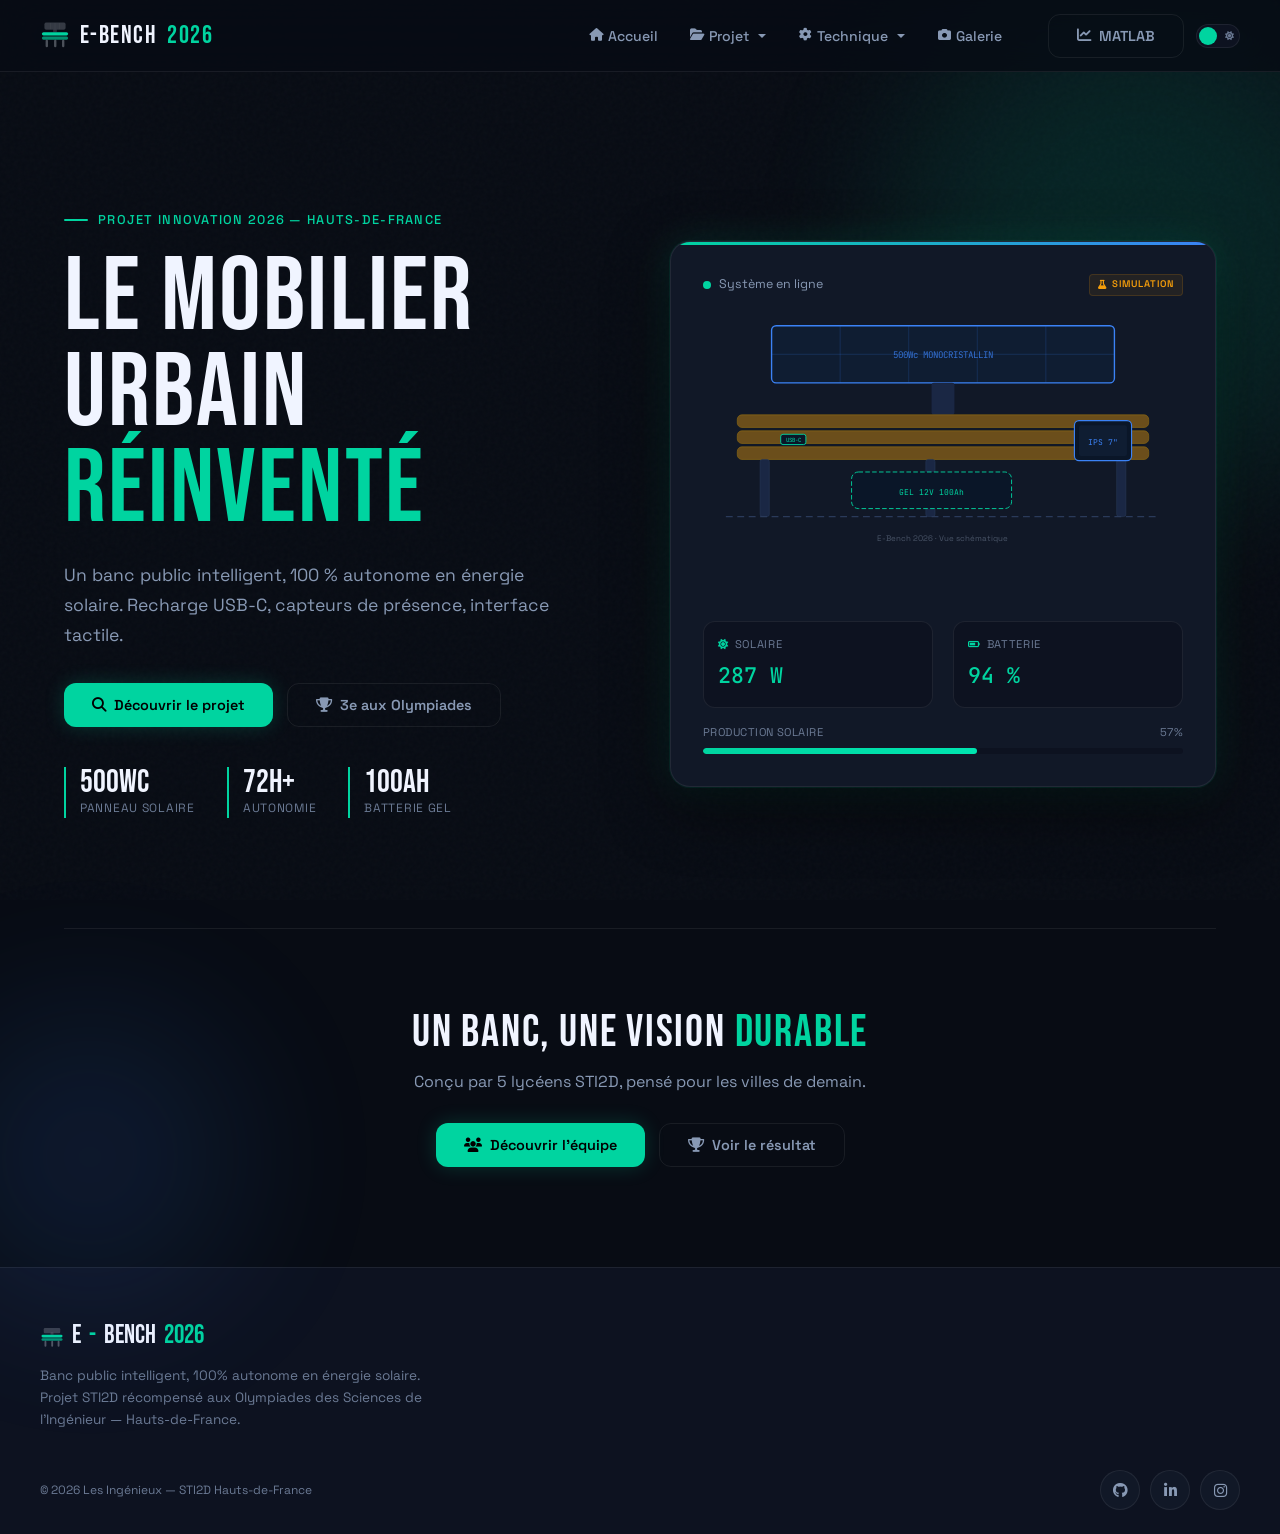
==== commit d23b328f: "V2 V2" ====
--- a/02-ebench-2026.html
+++ b/02-ebench-2026.html
@@ -5,14 +5,27 @@
   <meta name="viewport" content="width=device-width, initial-scale=1.0">
   <title>E-Bench 2026 — Le Mobilier Urbain Réinventé</title>
   <meta name="description" content="E-Bench 2026 : banc public intelligent 100% autonome en énergie solaire. Projet STI2D Hauts-de-France, 3e aux Olympiades des Sciences de l'Ingénieur.">
+  <meta name="robots" content="index, follow">
+  <link rel="canonical" href="https://ebench.github.io/02-ebench-2026.html">
+  <meta property="og:title" content="E-Bench 2026 — Le Mobilier Urbain Réinventé">
+  <meta property="og:description" content="Banc public intelligent 100% autonome en énergie solaire. 3e aux Olympiades des Sciences de l'Ingénieur — Hauts-de-France.">
+  <meta property="og:type" content="website">
+  <meta property="og:url" content="https://ebench.github.io/02-ebench-2026.html">
+  <meta property="og:image" content="https://ebench.github.io/assets/img/components.jpg">
+  <meta name="twitter:card" content="summary_large_image">
   <link rel="icon" type="image/svg+xml" href="data:image/svg+xml,%3Csvg xmlns='http://www.w3.org/2000/svg' viewBox='0 0 32 32'%3E%3Crect x='2' y='13' width='28' height='3.5' rx='1.75' fill='%2300D4A0'/%3E%3Crect x='2' y='17.5' width='28' height='3.5' rx='1.75' fill='%2300D4A0' opacity='.65'/%3E%3Crect x='5' y='4' width='22' height='7' rx='1.5' fill='%233B82F6' opacity='.4'/%3E%3Crect x='6' y='21' width='2.5' height='8' rx='1.25' fill='%23F0F4FF' opacity='.3'/%3E%3Crect x='15' y='21' width='2.5' height='8' rx='1.25' fill='%23F0F4FF' opacity='.3'/%3E%3Crect x='23.5' y='21' width='2.5' height='8' rx='1.25' fill='%23F0F4FF' opacity='.3'/%3E%3C/svg%3E">
   <link rel="preconnect" href="https://fonts.googleapis.com">
   <link rel="preconnect" href="https://fonts.gstatic.com" crossorigin>
   <link href="https://fonts.googleapis.com/css2?family=Bebas+Neue&family=JetBrains+Mono:wght@400;500&family=Space+Grotesk:wght@300;400;500;600;700&display=swap" rel="stylesheet">
-  <link rel="stylesheet" href="https://cdnjs.cloudflare.com/ajax/libs/font-awesome/6.5.1/css/all.min.css">
+  <link rel="stylesheet" href="https://cdnjs.cloudflare.com/ajax/libs/font-awesome/6.5.1/css/all.min.css" integrity="sha512-DTOQO9RWCH3ppGqcWaEA1BIZOC6xxalwEsw9c2QQeAIftl+Vegovlnee1c9QX4TctnWMn13TZye+giMm8e2LwA==" crossorigin="anonymous" referrerpolicy="no-referrer">
+  <link rel="stylesheet" href="assets/css/theme.css">
   <style>
-    /* ============================================================
-       THEME VARIABLES
+    /* ════════════════════════════════════════════
+       PAGE-SPECIFIC STYLES (extends theme.css)
+       ════════════════════════════════════════════ */
+
+    /* ============================================================
+       THEME VARIABLES (overrides theme.css with static rgba fallbacks)
        ============================================================ */
     [data-theme="dark"]{
       --bg:#080C14;--bg-2:#0D1220;--bg-card:#111827;
@@ -112,7 +125,7 @@
     /* ============================================================
        HERO
        ============================================================ */
-    .hero{display:grid;grid-template-columns:1fr 1fr;gap:60px;align-items:center;min-height:calc(100vh - 100px);padding:60px 0}
+    .hero{display:grid;grid-template-columns:1fr 1fr;gap:60px;align-items:center;min-height:calc(100vh - 72px);padding:60px 0}
     .hero-eyebrow{display:flex;align-items:center;gap:10px;margin-bottom:20px;font-size:.8rem;font-weight:500;color:var(--primary);text-transform:uppercase;letter-spacing:.1em}
     .hero-eyebrow::before{content:'';width:24px;height:2px;background:var(--primary);border-radius:1px}
     .hero h1{font-size:6.5rem;line-height:.92;margin-bottom:24px;letter-spacing:.02em}
@@ -400,41 +413,75 @@
 <body>
 
 <!-- TOPBAR -->
-<nav class="topbar" role="banner">
-  <div class="logo" onclick="showPage('accueil')" tabindex="0" role="button" aria-label="Accueil E-Bench 2026">
-    <svg class="logo-icon" viewBox="0 0 32 32" fill="none" aria-hidden="true">
-      <rect x="5" y="3" width="22" height="7" rx="1.5" fill="currentColor" opacity=".2" stroke="currentColor" stroke-width=".5"/>
-      <line x1="11" y1="3" x2="11" y2="10" stroke="currentColor" stroke-width=".3" opacity=".15"/>
-      <line x1="16" y1="3" x2="16" y2="10" stroke="currentColor" stroke-width=".3" opacity=".15"/>
-      <line x1="21" y1="3" x2="21" y2="10" stroke="currentColor" stroke-width=".3" opacity=".15"/>
-      <rect x="14" y="10" width="4" height="3" rx=".5" fill="currentColor" opacity=".15"/>
-      <rect x="2" y="13" width="28" height="3.5" rx="1.75" fill="var(--primary)"/>
-      <rect x="2" y="17.5" width="28" height="3.5" rx="1.75" fill="var(--primary)" opacity=".65"/>
-      <rect x="6" y="21" width="2.5" height="8" rx="1.25" fill="currentColor" opacity=".3"/>
-      <rect x="15" y="21" width="2.5" height="8" rx="1.25" fill="currentColor" opacity=".3"/>
-      <rect x="23.5" y="21" width="2.5" height="8" rx="1.25" fill="currentColor" opacity=".3"/>
-    </svg>
-    E<span>-</span>Bench <span>2026</span>
-  </div>
-  <div class="topbar-right">
-    <button class="btn-2025" onclick="window.open('04-ebench-matlab-analysis.html','_blank')"><i class="fa-solid fa-chart-line"></i> Analyse MATLAB</button>
-    <button class="theme-toggle" onclick="toggleTheme()" role="switch" aria-pressed="false" aria-label="Basculer entre thème sombre et clair" id="themeBtn">
-      <span class="toggle-icons" aria-hidden="true"><i class="fa-solid fa-moon"></i><i class="fa-solid fa-sun"></i></span>
+<nav class="navbar" id="navbar" role="navigation" aria-label="Barre de navigation principale">
+  <div class="navbar-inner">
+    <button type="button" class="logo" onclick="window.location.href='index.html'" aria-label="Accueil E-Bench 2026">
+      <svg class="logo-icon" viewBox="0 0 32 32" fill="none" aria-hidden="true">
+        <rect x="5" y="3" width="22" height="7" rx="1.5" fill="currentColor" opacity=".2" stroke="currentColor" stroke-width=".5"/>
+        <line x1="11" y1="3" x2="11" y2="10" stroke="currentColor" stroke-width=".3" opacity=".15"/>
+        <line x1="16" y1="3" x2="16" y2="10" stroke="currentColor" stroke-width=".3" opacity=".15"/>
+        <line x1="21" y1="3" x2="21" y2="10" stroke="currentColor" stroke-width=".3" opacity=".15"/>
+        <rect x="14" y="10" width="4" height="3" rx=".5" fill="currentColor" opacity=".15"/>
+        <rect x="2" y="13" width="28" height="3.5" rx="1.75" fill="var(--primary)"/>
+        <rect x="2" y="17.5" width="28" height="3.5" rx="1.75" fill="var(--primary)" opacity=".65"/>
+        <rect x="6" y="21" width="2.5" height="8" rx="1.25" fill="currentColor" opacity=".3"/>
+        <rect x="15" y="21" width="2.5" height="8" rx="1.25" fill="currentColor" opacity=".3"/>
+        <rect x="23.5" y="21" width="2.5" height="8" rx="1.25" fill="currentColor" opacity=".3"/>
+      </svg>
+      E-Bench <span>2026</span>
     </button>
+
+    <ul class="nav-links" id="navLinks">
+      <li><button class="nav-link" onclick="window.location.href='index.html'"><i class="fa-solid fa-house" aria-hidden="true"></i> Accueil</button></li>
+      <li class="nav-dropdown" id="dropdownProjet">
+        <button class="nav-link nav-dropdown-toggle" aria-haspopup="true" aria-expanded="false"><i class="fa-solid fa-folder-open" aria-hidden="true"></i> Projet</button>
+        <div class="nav-dropdown-menu" role="menu">
+          <button class="nav-dropdown-item" onclick="showPage('equipe'); closeAllDropdowns();" role="menuitem"><i class="fa-solid fa-users" aria-hidden="true"></i> Équipe</button>
+          <button class="nav-dropdown-item" onclick="showPage('olympiades'); closeAllDropdowns();" role="menuitem"><i class="fa-solid fa-trophy" aria-hidden="true"></i> Olympiades</button>
+        </div>
+      </li>
+      <li class="nav-dropdown" id="dropdownTech">
+        <button class="nav-link nav-dropdown-toggle" aria-haspopup="true" aria-expanded="false"><i class="fa-solid fa-gear" aria-hidden="true"></i> Technique</button>
+        <div class="nav-dropdown-menu" role="menu">
+          <button class="nav-dropdown-item" onclick="showPage('conception'); closeAllDropdowns();" role="menuitem"><i class="fa-solid fa-compass-drafting" aria-hidden="true"></i> Conception</button>
+          <button class="nav-dropdown-item" onclick="showPage('technologies'); closeAllDropdowns();" role="menuitem"><i class="fa-solid fa-bolt" aria-hidden="true"></i> Technologies</button>
+          <button class="nav-dropdown-item" onclick="showPage('logiciel'); closeAllDropdowns();" role="menuitem"><i class="fa-solid fa-laptop-code" aria-hidden="true"></i> Logiciel</button>
+          <button class="nav-dropdown-item" onclick="showPage('energie'); closeAllDropdowns();" role="menuitem"><i class="fa-solid fa-sun" aria-hidden="true"></i> Énergie</button>
+        </div>
+      </li>
+      <li><button class="nav-link" onclick="showPage('galerie')"><i class="fa-solid fa-camera" aria-hidden="true"></i> Galerie</button></li>
+    </ul>
+
+    <div class="nav-right">
+      <button class="btn btn-sm btn-ghost" onclick="window.open('04-ebench-matlab-analysis.html','_blank')"><i class="fa-solid fa-chart-line" aria-hidden="true"></i> MATLAB</button>
+      <button class="theme-toggle" onclick="toggleTheme()" role="switch" aria-pressed="false" aria-label="Basculer entre thème sombre et clair" id="themeBtn">
+        <span class="toggle-icons" aria-hidden="true"><i class="fa-solid fa-moon"></i><i class="fa-solid fa-sun"></i></span>
+      </button>
+      <button class="hamburger-btn" id="hamburgerBtn" onclick="toggleMobileMenu()" aria-label="Ouvrir le menu" aria-expanded="false">
+        <span></span><span></span><span></span>
+      </button>
+    </div>
   </div>
 </nav>
 
-<!-- TAB BAR -->
-<div class="tab-bar" id="tabBar" role="tablist" aria-label="Navigation principale">
-  <button id="tab-accueil" class="tab" role="tab" aria-selected="true" aria-controls="page-accueil" onclick="showPage('accueil')"><i class="fa-solid fa-house" aria-hidden="true"></i> Accueil</button>
-  <button id="tab-equipe" class="tab" role="tab" aria-selected="false" aria-controls="page-equipe" onclick="showPage('equipe')"><i class="fa-solid fa-users" aria-hidden="true"></i> Équipe</button>
-  <button id="tab-olympiades" class="tab" role="tab" aria-selected="false" aria-controls="page-olympiades" onclick="showPage('olympiades')"><i class="fa-solid fa-trophy" aria-hidden="true"></i> Olympiades</button>
-  <button id="tab-conception" class="tab" role="tab" aria-selected="false" aria-controls="page-conception" onclick="showPage('conception')"><i class="fa-solid fa-compass-drafting" aria-hidden="true"></i> Conception</button>
-  <button id="tab-technologies" class="tab" role="tab" aria-selected="false" aria-controls="page-technologies" onclick="showPage('technologies')"><i class="fa-solid fa-bolt" aria-hidden="true"></i> Technologies</button>
-  <button id="tab-logiciel" class="tab" role="tab" aria-selected="false" aria-controls="page-logiciel" onclick="showPage('logiciel')"><i class="fa-solid fa-laptop-code" aria-hidden="true"></i> Logiciel</button>
-  <button id="tab-energie" class="tab" role="tab" aria-selected="false" aria-controls="page-energie" onclick="showPage('energie')"><i class="fa-solid fa-sun" aria-hidden="true"></i> Énergie</button>
-  <button id="tab-normes" class="tab" role="tab" aria-selected="false" aria-controls="page-normes" onclick="showPage('normes')"><i class="fa-solid fa-clipboard-list" aria-hidden="true"></i> Normes</button>
-  <button id="tab-galerie" class="tab" role="tab" aria-selected="false" aria-controls="page-galerie" onclick="showPage('galerie')"><i class="fa-solid fa-camera" aria-hidden="true"></i> Galerie</button>
+<div class="mobile-menu-overlay" id="mobileMenu" aria-hidden="true">
+  <div class="mobile-nav-section">
+    <div class="mobile-nav-section-title">Principal</div>
+    <button class="mobile-nav-link" onclick="window.location.href='index.html'"><i class="fa-solid fa-house" aria-hidden="true"></i> Accueil</button>
+    <button class="mobile-nav-link" onclick="showPage('galerie'); closeMobileMenu();"><i class="fa-solid fa-camera" aria-hidden="true"></i> Galerie</button>
+  </div>
+  <div class="mobile-nav-section">
+    <div class="mobile-nav-section-title">Le Projet</div>
+    <button class="mobile-nav-link" onclick="showPage('equipe'); closeMobileMenu();"><i class="fa-solid fa-users" aria-hidden="true"></i> Équipe</button>
+    <button class="mobile-nav-link" onclick="showPage('olympiades'); closeMobileMenu();"><i class="fa-solid fa-trophy" aria-hidden="true"></i> Olympiades</button>
+  </div>
+  <div class="mobile-nav-section">
+    <div class="mobile-nav-section-title">Technique</div>
+    <button class="mobile-nav-link" onclick="showPage('conception'); closeMobileMenu();"><i class="fa-solid fa-compass-drafting" aria-hidden="true"></i> Conception</button>
+    <button class="mobile-nav-link" onclick="showPage('technologies'); closeMobileMenu();"><i class="fa-solid fa-bolt" aria-hidden="true"></i> Technologies</button>
+    <button class="mobile-nav-link" onclick="showPage('logiciel'); closeMobileMenu();"><i class="fa-solid fa-laptop-code" aria-hidden="true"></i> Logiciel</button>
+    <button class="mobile-nav-link" onclick="showPage('energie'); closeMobileMenu();"><i class="fa-solid fa-sun" aria-hidden="true"></i> Énergie</button>
+  </div>
 </div>
 
 <!-- ════════════════════════════════════════
@@ -991,12 +1038,20 @@
 
   /* ── Config ── */
   var PAGES = ['accueil','equipe','olympiades','conception','technologies','logiciel','energie','normes','galerie'];
-  var tabs = document.querySelectorAll('.tab-bar .tab');
 
   /* ── Navigation ── */
   var _currentPage = null;
+
+  function updateNavHighlights(pageId) {
+    document.querySelectorAll('.nav-link[data-page], .nav-dropdown-item[data-page]').forEach(function(btn) {
+      btn.classList.toggle('active', btn.getAttribute('data-page') === pageId);
+    });
+    document.querySelectorAll('.mobile-nav-link[data-page]').forEach(function(btn) {
+      btn.classList.toggle('active', btn.getAttribute('data-page') === pageId);
+    });
+  }
+
   function showPage(id) {
-    // ── Guard: skip if already on this page ──
     if (_currentPage === id && document.getElementById('page-' + id).classList.contains('active')) {
       return;
     }
@@ -1011,13 +1066,9 @@
     target.style.display = 'block';
     void target.offsetWidth;
     target.classList.add('active');
-    // ── Reveal elements immediately ──
     var reveals = target.querySelectorAll('.reveal');
     reveals.forEach(function(r) { r.classList.add('visible'); });
-    tabs.forEach(function(t, i) {
-      var isActive = PAGES[i] === id;
-      t.setAttribute('aria-selected', isActive ? 'true' : 'false');
-    });
+    updateNavHighlights(id);
     history.replaceState(null, '', '#' + id);
     window.scrollTo({ top: 0, behavior: 'smooth' });
   }
@@ -1026,6 +1077,89 @@
   /* ── Init from hash ── */
   var hash = window.location.hash.replace('#', '');
   showPage(PAGES.indexOf(hash) > -1 ? hash : 'accueil');
+
+  /* ── Dropdown menus ── */
+  function closeAllDropdowns() {
+    document.querySelectorAll('.nav-dropdown').forEach(function(dd) {
+      dd.classList.remove('open');
+      var toggle = dd.querySelector('.nav-dropdown-toggle');
+      if (toggle) toggle.setAttribute('aria-expanded', 'false');
+    });
+  }
+  window.closeAllDropdowns = closeAllDropdowns;
+
+  document.querySelectorAll('.nav-dropdown-toggle').forEach(function(btn) {
+    btn.addEventListener('click', function(e) {
+      e.stopPropagation();
+      var parent = btn.closest('.nav-dropdown');
+      var isOpen = parent.classList.contains('open');
+      closeAllDropdowns();
+      if (!isOpen) {
+        parent.classList.add('open');
+        btn.setAttribute('aria-expanded', 'true');
+      }
+    });
+  });
+
+  document.addEventListener('click', function(e) {
+    if (!e.target.closest('.nav-dropdown')) {
+      closeAllDropdowns();
+    }
+  });
+
+  /* ── Mobile menu ── */
+  function toggleMobileMenu() {
+    var menu = document.getElementById('mobileMenu');
+    var btn = document.getElementById('hamburgerBtn');
+    if (menu.classList.contains('open')) {
+      closeMobileMenu();
+    } else {
+      openMobileMenu();
+    }
+  }
+  window.toggleMobileMenu = toggleMobileMenu;
+
+  function openMobileMenu() {
+    var menu = document.getElementById('mobileMenu');
+    var btn = document.getElementById('hamburgerBtn');
+    menu.classList.add('open');
+    menu.setAttribute('aria-hidden', 'false');
+    btn.classList.add('open');
+    btn.setAttribute('aria-expanded', 'true');
+    btn.setAttribute('aria-label', 'Fermer le menu');
+    document.body.style.overflow = 'hidden';
+  }
+
+  function closeMobileMenu() {
+    var menu = document.getElementById('mobileMenu');
+    var btn = document.getElementById('hamburgerBtn');
+    menu.classList.remove('open');
+    menu.setAttribute('aria-hidden', 'true');
+    btn.classList.remove('open');
+    btn.setAttribute('aria-expanded', 'false');
+    btn.setAttribute('aria-label', 'Ouvrir le menu');
+    document.body.style.overflow = '';
+  }
+  window.closeMobileMenu = closeMobileMenu;
+
+  document.addEventListener('keydown', function(e) {
+    if (e.key === 'Escape') {
+      closeMobileMenu();
+      closeAllDropdowns();
+    }
+  });
+
+  window.addEventListener('resize', function() {
+    if (window.innerWidth > 768) {
+      closeMobileMenu();
+    }
+  });
+
+  /* ── Navbar scroll effect ── */
+  var navbar = document.getElementById('navbar');
+  window.addEventListener('scroll', function() {
+    if (navbar) navbar.classList.toggle('scrolled', window.scrollY > 10);
+  }, { passive: true });
 
   /* ── Theme ── */
   function setTheme(t) {
@@ -1101,6 +1235,8 @@
     if (e.key === 'Escape') {
       close2025();
       closeNormes();
+      closeMobileMenu();
+      closeAllDropdowns();
     }
   });
 
--- a/assets/css/theme.css
+++ b/assets/css/theme.css
@@ -0,0 +1,917 @@
+/**
+ * E-Bench 2026 — Refactored Theme Stylesheet
+ * Modern, readable, minimal design system.
+ * Referenced by: index.html, 02-ebench-2026.html, 04-ebench-matlab-analysis.html, 05-ebench-normes.html
+ */
+
+/* ════════════════════════════════════════
+   THEME VARIABLES
+   ════════════════════════════════════════ */
+[data-theme="dark"] {
+  --bg: #080C14;
+  --bg-2: #0D1220;
+  --bg-card: #111827;
+  --bg-elevated: #1a2235;
+
+  --text: #F0F4FF;
+  --text-sub: #8899B4;
+  --text-muted: #6B7A94;
+
+  --primary: #00D4A0;
+  --primary-hover: #00E5B0;
+  --blue: #3B82F6;
+  --amber: #F59E0B;
+  --red: #EF4444;
+
+  --border: rgba(255, 255, 255, 0.08);
+  --border-glow: color-mix(in srgb, var(--primary) 35%, transparent);
+
+  --nav-bg: rgba(8, 12, 20, 0.9);
+  --shadow-sm: 0 1px 3px rgba(0, 0, 0, 0.3);
+  --shadow: 0 4px 24px rgba(0, 0, 0, 0.4);
+  --shadow-lg: 0 12px 48px rgba(0, 0, 0, 0.5);
+  --glow: 0 0 40px color-mix(in srgb, var(--primary) 12%, transparent);
+  --glow-hover: 0 0 60px color-mix(in srgb, var(--primary) 20%, transparent);
+}
+
+[data-theme="light"] {
+  --bg: #F5F0E8;
+  --bg-2: #EDE8DF;
+  --bg-card: #FFFFFF;
+  --bg-elevated: #FAF6F0;
+
+  --text: #0A0F1E;
+  --text-sub: #4A5568;
+  --text-muted: #6B7280;
+
+  --primary: #00A87E;
+  --primary-hover: #00C494;
+  --blue: #2563EB;
+  --amber: #D97706;
+  --red: #DC2626;
+
+  --border: rgba(0, 0, 0, 0.1);
+  --border-glow: color-mix(in srgb, var(--primary) 35%, transparent);
+
+  --nav-bg: rgba(245, 240, 232, 0.92);
+  --shadow-sm: 0 1px 3px rgba(0, 0, 0, 0.06);
+  --shadow: 0 4px 24px rgba(0, 0, 0, 0.08);
+  --shadow-lg: 0 12px 48px rgba(0, 0, 0, 0.12);
+  --glow: 0 0 40px color-mix(in srgb, var(--primary) 10%, transparent);
+  --glow-hover: 0 0 60px color-mix(in srgb, var(--primary) 18%, transparent);
+}
+
+/* Derived tints */
+html[data-theme="dark"],
+html[data-theme="light"] {
+  --primary-02: color-mix(in srgb, var(--primary) 2%, transparent);
+  --primary-04: color-mix(in srgb, var(--primary) 4%, transparent);
+  --primary-06: color-mix(in srgb, var(--primary) 6%, transparent);
+  --primary-08: color-mix(in srgb, var(--primary) 8%, transparent);
+  --primary-10: color-mix(in srgb, var(--primary) 10%, transparent);
+  --primary-12: color-mix(in srgb, var(--primary) 12%, transparent);
+  --primary-15: color-mix(in srgb, var(--primary) 15%, transparent);
+  --primary-20: color-mix(in srgb, var(--primary) 20%, transparent);
+  --primary-25: color-mix(in srgb, var(--primary) 25%, transparent);
+  --primary-30: color-mix(in srgb, var(--primary) 30%, transparent);
+  --primary-35: color-mix(in srgb, var(--primary) 35%, transparent);
+}
+
+/* ════════════════════════════════════════
+   RESET & BASE
+   ════════════════════════════════════════ */
+*,
+*::before,
+*::after {
+  box-sizing: border-box;
+  margin: 0;
+  padding: 0;
+}
+
+@media (prefers-reduced-motion: no-preference) {
+  html { scroll-behavior: smooth; }
+}
+
+body {
+  font-family: 'Space Grotesk', -apple-system, BlinkMacSystemFont, 'Segoe UI', sans-serif;
+  font-weight: 400;
+  font-size: 16px;
+  line-height: 1.7;
+  background: var(--bg);
+  color: var(--text);
+  overflow-x: hidden;
+  -webkit-font-smoothing: antialiased;
+  -moz-osx-font-smoothing: grayscale;
+  transition: background 0.4s ease, color 0.4s ease;
+}
+
+/* Subtle noise texture */
+body::before {
+  content: '';
+  position: fixed;
+  inset: 0;
+  z-index: 0;
+  pointer-events: none;
+  opacity: 0.025;
+  background: url("data:image/svg+xml,%3Csvg viewBox='0 0 256 256' xmlns='http://www.w3.org/2000/svg'%3E%3Cfilter id='n'%3E%3CfeTurbulence type='fractalNoise' baseFrequency='0.9' numOctaves='4' stitchTiles='stitch'/%3E%3C/filter%3E%3Crect width='100%25' height='100%25' filter='url(%23n)'/%3E%3C/svg%3E");
+}
+
+a {
+  color: var(--primary);
+  text-decoration: none;
+  transition: color 0.2s;
+}
+
+a:hover { color: var(--primary-hover); }
+
+img {
+  max-width: 100%;
+  display: block;
+}
+
+/* ════════════════════════════════════════
+   TYPOGRAPHY SCALE
+   Max 2 font families: Space Grotesk (body) + Bebas Neue (display)
+   ════════════════════════════════════════ */
+h1, h2, h3, h4 {
+  font-family: 'Bebas Neue', cursive;
+  font-weight: 400;
+  letter-spacing: 0.04em;
+  line-height: 1.05;
+  color: var(--text);
+}
+
+h1 { font-size: clamp(2.8rem, 7vw, 5rem); }
+h2 { font-size: clamp(2rem, 5vw, 3.2rem); }
+h3 { font-size: clamp(1.4rem, 3vw, 2rem); }
+h4 { font-size: clamp(1.1rem, 2vw, 1.4rem); }
+
+p {
+  margin-bottom: 1rem;
+  color: var(--text-sub);
+  line-height: 1.7;
+}
+
+small, .text-sm { font-size: 0.85rem; }
+.mono { font-family: 'JetBrains Mono', monospace; }
+
+.sr-only {
+  position: absolute;
+  width: 1px;
+  height: 1px;
+  padding: 0;
+  margin: -1px;
+  overflow: hidden;
+  clip: rect(0, 0, 0, 0);
+  white-space: nowrap;
+  border: 0;
+}
+
+/* ════════════════════════════════════════
+   LAYOUT UTILITIES
+   ════════════════════════════════════════ */
+.container {
+  max-width: 1200px;
+  margin: 0 auto;
+  padding: 0 24px;
+  position: relative;
+  z-index: 1;
+}
+
+.section {
+  padding: 96px 0;
+}
+
+.page {
+  display: none;
+  padding-top: 80px;
+  min-height: 100vh;
+}
+
+.page.active {
+  display: block;
+  animation: fadeIn 0.35s ease forwards;
+}
+
+@keyframes fadeIn {
+  from { opacity: 0; transform: translateY(8px); }
+  to { opacity: 1; transform: translateY(0); }
+}
+
+/* Section tags */
+.section-tag {
+  display: inline-flex;
+  align-items: center;
+  gap: 6px;
+  font-size: 0.8rem;
+  font-weight: 600;
+  text-transform: uppercase;
+  letter-spacing: 0.12em;
+  color: var(--primary);
+  background: var(--primary-08);
+  padding: 8px 16px;
+  border-radius: 100px;
+  border: 1px solid var(--primary-15);
+  margin-bottom: 20px;
+}
+
+.section-title {
+  font-size: clamp(2rem, 5vw, 3.2rem);
+  line-height: 1.05;
+  margin-bottom: 16px;
+}
+
+.section-sub {
+  color: var(--text-sub);
+  font-size: 1.05rem;
+  line-height: 1.7;
+  max-width: 640px;
+  margin-bottom: 48px;
+}
+
+/* ════════════════════════════════════════
+   NAVIGATION — SIMPLIFIED
+   Single unified navbar with dropdown support
+   ════════════════════════════════════════ */
+.navbar {
+  position: fixed;
+  top: 0;
+  left: 0;
+  right: 0;
+  height: 72px;
+  z-index: 1000;
+  background: var(--nav-bg);
+  backdrop-filter: blur(20px) saturate(1.6);
+  -webkit-backdrop-filter: blur(20px) saturate(1.6);
+  border-bottom: 1px solid var(--border);
+  display: flex;
+  align-items: center;
+  padding: 0 24px;
+  transition: background 0.4s, border-color 0.4s, box-shadow 0.3s;
+}
+
+.navbar.scrolled {
+  box-shadow: var(--shadow-sm);
+}
+
+.navbar-inner {
+  display: flex;
+  align-items: center;
+  width: 100%;
+  max-width: 1200px;
+  margin: 0 auto;
+  gap: 32px;
+}
+
+/* Logo */
+.logo {
+  display: flex;
+  align-items: center;
+  gap: 10px;
+  font-family: 'Bebas Neue', cursive;
+  font-size: 1.6rem;
+  letter-spacing: 0.06em;
+  color: var(--text);
+  cursor: pointer;
+  user-select: none;
+  background: none;
+  border: none;
+  padding: 0;
+  font: inherit;
+  text-align: left;
+  white-space: nowrap;
+  flex-shrink: 0;
+}
+
+.logo span { color: var(--primary); }
+.logo-icon { width: 30px; height: 30px; flex-shrink: 0; }
+
+/* Nav links */
+.nav-links {
+  display: flex;
+  align-items: center;
+  gap: 4px;
+  list-style: none;
+  margin-left: auto;
+  flex-shrink: 0;
+}
+
+.nav-link {
+  position: relative;
+  display: flex;
+  align-items: center;
+  gap: 5px;
+  padding: 8px 14px;
+  font-size: 0.88rem;
+  font-weight: 500;
+  color: var(--text-sub);
+  cursor: pointer;
+  border-radius: 8px;
+  transition: color 0.2s, background 0.2s;
+  background: none;
+  border: none;
+  font-family: 'Space Grotesk', sans-serif;
+  white-space: nowrap;
+}
+
+.nav-link:hover {
+  color: var(--text);
+  background: var(--primary-04);
+}
+
+.nav-link.active {
+  color: var(--primary);
+}
+
+.nav-link i {
+  font-size: 0.8rem;
+  width: 14px;
+  text-align: center;
+}
+
+/* Dropdown */
+.nav-dropdown {
+  position: relative;
+}
+
+.nav-dropdown-toggle {
+  composes: nav-link;
+}
+
+.nav-dropdown-toggle::after {
+  content: '';
+  width: 0;
+  height: 0;
+  border-left: 4px solid transparent;
+  border-right: 4px solid transparent;
+  border-top: 4px solid currentColor;
+  margin-left: 4px;
+  transition: transform 0.2s;
+}
+
+.nav-dropdown.open .nav-dropdown-toggle::after {
+  transform: rotate(180deg);
+}
+
+.nav-dropdown-menu {
+  position: absolute;
+  top: calc(100% + 8px);
+  left: 50%;
+  transform: translateX(-50%) translateY(-4px);
+  min-width: 200px;
+  background: var(--bg-card);
+  border: 1px solid var(--border);
+  border-radius: 12px;
+  padding: 8px;
+  box-shadow: var(--shadow-lg);
+  opacity: 0;
+  visibility: hidden;
+  pointer-events: none;
+  transition: opacity 0.2s, transform 0.2s, visibility 0.2s;
+  z-index: 100;
+}
+
+.nav-dropdown.open .nav-dropdown-menu {
+  opacity: 1;
+  visibility: visible;
+  pointer-events: auto;
+  transform: translateX(-50%) translateY(0);
+}
+
+.nav-dropdown-item {
+  display: flex;
+  align-items: center;
+  gap: 10px;
+  padding: 10px 14px;
+  font-size: 0.88rem;
+  color: var(--text-sub);
+  border-radius: 8px;
+  transition: color 0.2s, background 0.2s;
+  cursor: pointer;
+  background: none;
+  border: none;
+  font-family: 'Space Grotesk', sans-serif;
+  width: 100%;
+  text-align: left;
+}
+
+.nav-dropdown-item:hover {
+  color: var(--text);
+  background: var(--primary-04);
+}
+
+.nav-dropdown-item.active {
+  color: var(--primary);
+  background: var(--primary-06);
+}
+
+.nav-dropdown-item i {
+  font-size: 0.8rem;
+  width: 16px;
+  text-align: center;
+  flex-shrink: 0;
+}
+
+/* Navbar right controls */
+.nav-right {
+  display: flex;
+  align-items: center;
+  gap: 12px;
+  flex-shrink: 0;
+}
+
+/* Theme toggle */
+.theme-toggle {
+  width: 48px;
+  height: 26px;
+  border-radius: 13px;
+  background: var(--bg-2);
+  border: 1px solid var(--border);
+  cursor: pointer;
+  position: relative;
+  transition: background 0.3s, border-color 0.3s;
+  flex-shrink: 0;
+}
+
+.theme-toggle::after {
+  content: '';
+  position: absolute;
+  width: 20px;
+  height: 20px;
+  border-radius: 50%;
+  background: var(--primary);
+  top: 2px;
+  left: 2px;
+  transition: transform 0.3s ease;
+}
+
+[data-theme="light"] .theme-toggle::after {
+  transform: translateX(22px);
+}
+
+.toggle-icons {
+  position: absolute;
+  inset: 0;
+  display: flex;
+  align-items: center;
+  justify-content: space-between;
+  padding: 0 6px;
+  font-size: 10px;
+  pointer-events: none;
+  color: var(--text-muted);
+}
+
+/* Hamburger button */
+.hamburger-btn {
+  display: none;
+  flex-direction: column;
+  justify-content: center;
+  align-items: center;
+  gap: 5px;
+  width: 40px;
+  height: 40px;
+  border-radius: 8px;
+  background: none;
+  border: 1px solid var(--border);
+  cursor: pointer;
+  padding: 0;
+  transition: border-color 0.3s;
+}
+
+.hamburger-btn:hover { border-color: var(--primary); }
+
+.hamburger-btn span {
+  display: block;
+  width: 18px;
+  height: 2px;
+  background: var(--text);
+  border-radius: 2px;
+  transition: transform 0.3s, opacity 0.3s;
+}
+
+.hamburger-btn.open span:nth-child(1) {
+  transform: translateY(7px) rotate(45deg);
+}
+
+.hamburger-btn.open span:nth-child(2) {
+  opacity: 0;
+}
+
+.hamburger-btn.open span:nth-child(3) {
+  transform: translateY(-7px) rotate(-45deg);
+}
+
+/* Mobile menu overlay */
+.mobile-menu-overlay {
+  display: none;
+  position: fixed;
+  inset: 0;
+  top: 72px;
+  background: var(--bg-card);
+  border-top: 1px solid var(--border);
+  z-index: 999;
+  padding: 24px;
+  overflow-y: auto;
+  animation: slideDown 0.3s ease;
+}
+
+.mobile-menu-overlay.open {
+  display: block;
+}
+
+@keyframes slideDown {
+  from { opacity: 0; transform: translateY(-12px); }
+  to { opacity: 1; transform: translateY(0); }
+}
+
+.mobile-nav-section {
+  margin-bottom: 24px;
+}
+
+.mobile-nav-section-title {
+  font-size: 0.72rem;
+  font-weight: 600;
+  text-transform: uppercase;
+  letter-spacing: 0.12em;
+  color: var(--text-muted);
+  margin-bottom: 8px;
+  padding-left: 4px;
+}
+
+.mobile-nav-link {
+  display: flex;
+  align-items: center;
+  gap: 12px;
+  padding: 12px 16px;
+  font-size: 1rem;
+  font-weight: 500;
+  color: var(--text-sub);
+  border-radius: 10px;
+  transition: color 0.2s, background 0.2s;
+  cursor: pointer;
+  background: none;
+  border: none;
+  font-family: 'Space Grotesk', sans-serif;
+  width: 100%;
+  text-align: left;
+}
+
+.mobile-nav-link:hover {
+  color: var(--text);
+  background: var(--primary-04);
+}
+
+.mobile-nav-link.active {
+  color: var(--primary);
+  background: var(--primary-06);
+}
+
+.mobile-nav-link i {
+  font-size: 1rem;
+  width: 20px;
+  text-align: center;
+  flex-shrink: 0;
+}
+
+/* ════════════════════════════════════════
+   BUTTONS
+   ════════════════════════════════════════ */
+.btn {
+  display: inline-flex;
+  align-items: center;
+  gap: 8px;
+  padding: 14px 28px;
+  border-radius: 12px;
+  font-size: 0.95rem;
+  font-weight: 600;
+  cursor: pointer;
+  transition: all 0.3s;
+  border: none;
+  font-family: 'Space Grotesk', sans-serif;
+  white-space: nowrap;
+}
+
+.btn:focus-visible {
+  outline: 2px solid var(--primary);
+  outline-offset: 2px;
+}
+
+.btn-primary {
+  background: var(--primary);
+  color: #000;
+  box-shadow: 0 0 20px var(--primary-20);
+}
+
+.btn-primary:hover {
+  box-shadow: 0 0 32px var(--primary-35);
+  transform: translateY(-2px);
+  background: var(--primary-hover);
+}
+
+.btn-ghost {
+  background: transparent;
+  color: var(--text-sub);
+  border: 1px solid var(--border);
+}
+
+.btn-ghost:hover {
+  border-color: var(--primary);
+  color: var(--primary);
+}
+
+.btn-sm {
+  padding: 8px 16px;
+  font-size: 0.82rem;
+  border-radius: 8px;
+}
+
+/* ════════════════════════════════════════
+   CARDS
+   ════════════════════════════════════════ */
+.card {
+  background: var(--bg-card);
+  border: 1px solid var(--border);
+  border-radius: 16px;
+  padding: 32px;
+  box-shadow: var(--shadow-sm);
+  transition: transform 0.3s, box-shadow 0.3s, background 0.4s, border-color 0.4s;
+  position: relative;
+}
+
+.card:hover {
+  transform: translateY(-4px);
+  box-shadow: var(--shadow), var(--glow);
+  border-color: var(--border-glow);
+}
+
+/* ════════════════════════════════════════
+   REVEAL ANIMATIONS
+   ════════════════════════════════════════ */
+.reveal {
+  opacity: 0;
+  transform: translateY(32px);
+  transition: opacity 0.7s ease, transform 0.7s ease;
+}
+
+.reveal.visible {
+  opacity: 1;
+  transform: translateY(0);
+}
+
+.reveal-delay-1 { transition-delay: 0.1s; }
+.reveal-delay-2 { transition-delay: 0.2s; }
+.reveal-delay-3 { transition-delay: 0.3s; }
+.reveal-delay-4 { transition-delay: 0.4s; }
+
+/* ════════════════════════════════════════
+   ORBS (decorative background)
+   ════════════════════════════════════════ */
+.orb {
+  position: absolute;
+  border-radius: 50%;
+  filter: blur(80px);
+  opacity: 0.12;
+  pointer-events: none;
+  animation: orbFloat 8s ease-in-out infinite;
+  z-index: 0;
+}
+
+.orb-1 {
+  width: 500px;
+  height: 500px;
+  background: var(--primary);
+  top: -100px;
+  right: -150px;
+}
+
+.orb-2 {
+  width: 300px;
+  height: 300px;
+  background: var(--blue);
+  bottom: -80px;
+  left: -100px;
+  animation-delay: -4s;
+}
+
+@keyframes orbFloat {
+  0%, 100% { transform: translateY(0); }
+  50% { transform: translateY(-30px); }
+}
+
+/* ════════════════════════════════════════
+   BACK TO TOP
+   ════════════════════════════════════════ */
+.back-to-top {
+  position: fixed;
+  bottom: 28px;
+  right: 28px;
+  width: 48px;
+  height: 48px;
+  border-radius: 50%;
+  background: var(--primary);
+  color: #000;
+  border: none;
+  cursor: pointer;
+  font-size: 1.1rem;
+  display: flex;
+  align-items: center;
+  justify-content: center;
+  z-index: 90;
+  opacity: 0;
+  transform: translateY(16px);
+  pointer-events: none;
+  transition: opacity 0.3s, transform 0.3s, box-shadow 0.3s;
+  box-shadow: 0 4px 20px var(--primary-25);
+}
+
+.back-to-top.visible {
+  opacity: 1;
+  transform: translateY(0);
+  pointer-events: auto;
+}
+
+.back-to-top:hover {
+  box-shadow: 0 4px 32px var(--primary-35);
+}
+
+.back-to-top:focus-visible {
+  outline: 2px solid #fff;
+  outline-offset: 2px;
+}
+
+/* ════════════════════════════════════════
+   MODALS
+   ════════════════════════════════════════ */
+.modal-overlay {
+  position: fixed;
+  inset: 0;
+  z-index: 200;
+  background: rgba(0, 0, 0, 0.85);
+  backdrop-filter: blur(12px);
+  display: none;
+  align-items: center;
+  justify-content: center;
+  padding: 24px;
+}
+
+.modal-overlay.open {
+  display: flex;
+}
+
+.modal-box {
+  width: 100%;
+  max-width: 1100px;
+  max-height: 85vh;
+  background: var(--bg-card);
+  border: 1px solid var(--border);
+  border-radius: 20px;
+  overflow: hidden;
+  position: relative;
+  box-shadow: 0 40px 100px rgba(0, 0, 0, 0.5);
+  display: flex;
+  flex-direction: column;
+}
+
+.modal-header {
+  display: flex;
+  align-items: center;
+  justify-content: space-between;
+  padding: 20px 24px;
+  border-bottom: 1px solid var(--border);
+  flex-shrink: 0;
+}
+
+.modal-header h3 {
+  font-size: 1.4rem;
+  display: flex;
+  align-items: center;
+  gap: 8px;
+}
+
+.modal-header h3 span { color: var(--primary); }
+
+.modal-close {
+  width: 40px;
+  height: 40px;
+  border-radius: 50%;
+  background: var(--bg-2);
+  border: 1px solid var(--border);
+  color: var(--text);
+  cursor: pointer;
+  font-size: 1rem;
+  display: flex;
+  align-items: center;
+  justify-content: center;
+  transition: border-color 0.3s, color 0.3s;
+  flex-shrink: 0;
+}
+
+.modal-close:hover {
+  border-color: var(--primary);
+  color: var(--primary);
+}
+
+.modal-close:focus-visible {
+  outline: 2px solid var(--primary);
+  outline-offset: 2px;
+}
+
+.modal-body {
+  padding: 32px;
+  overflow-y: auto;
+  flex: 1;
+}
+
+/* ════════════════════════════════════════
+   PROGRESS BAR
+   ════════════════════════════════════════ */
+.progress-bar { margin-top: 16px; }
+
+.progress-bar .pb-label {
+  display: flex;
+  justify-content: space-between;
+  font-size: 0.75rem;
+  color: var(--text-muted);
+  margin-bottom: 8px;
+  text-transform: uppercase;
+  letter-spacing: 0.04em;
+}
+
+.progress-bar .pb-track {
+  height: 6px;
+  border-radius: 3px;
+  background: var(--bg-2);
+  overflow: hidden;
+}
+
+.progress-bar .pb-fill {
+  height: 100%;
+  border-radius: 3px;
+  background: linear-gradient(90deg, var(--primary), #00E5B0);
+  transition: width 1s ease;
+}
+
+/* ════════════════════════════════════════
+   RESPONSIVE DESIGN
+   ════════════════════════════════════════ */
+
+/* Tablet */
+@media (max-width: 1024px) {
+  h1 { font-size: clamp(2.4rem, 6vw, 3.5rem); }
+  h2 { font-size: clamp(1.8rem, 4vw, 2.5rem); }
+
+  .section { padding: 64px 0; }
+  .container { padding: 0 20px; }
+
+  .hero { grid-template-columns: 1fr; }
+  .hero-right { margin-top: 32px; }
+
+  .design-grid,
+  .oly-grid,
+  .energy-grid,
+  .code-grid {
+    grid-template-columns: 1fr;
+  }
+
+  .features-grid { grid-template-columns: 1fr 1fr; }
+  .normes-list { grid-template-columns: 1fr; }
+}
+
+/* Mobile */
+@media (max-width: 768px) {
+  .navbar { height: 64px; padding: 0 16px; }
+  .nav-links { display: none; }
+  .hamburger-btn { display: flex; }
+
+  h1 { font-size: clamp(2.2rem, 8vw, 3rem); }
+  h2 { font-size: clamp(1.6rem, 6vw, 2.2rem); }
+  h3 { font-size: clamp(1.2rem, 4vw, 1.6rem); }
+
+  .section { padding: 48px 0; }
+  .container { padding: 0 16px; }
+
+  .btn { padding: 12px 22px; font-size: 0.88rem; }
+
+  .features-grid,
+  .limits-grid,
+  .gallery-grid {
+    grid-template-columns: 1fr 1fr;
+  }
+
+  .team-grid { grid-template-columns: 1fr 1fr; }
+  .normes-badges { flex-direction: column; }
+}
+
+/* Small mobile */
+@media (max-width: 480px) {
+  .features-grid,
+  .limits-grid,
+  .gallery-grid,
+  .team-grid {
+    grid-template-columns: 1fr;
+  }
+
+  .hero-stats { flex-direction: column; gap: 16px; }
+  .hero-btns { flex-direction: column; }
+  .hero-btns .btn { width: 100%; justify-content: center; }
+}
